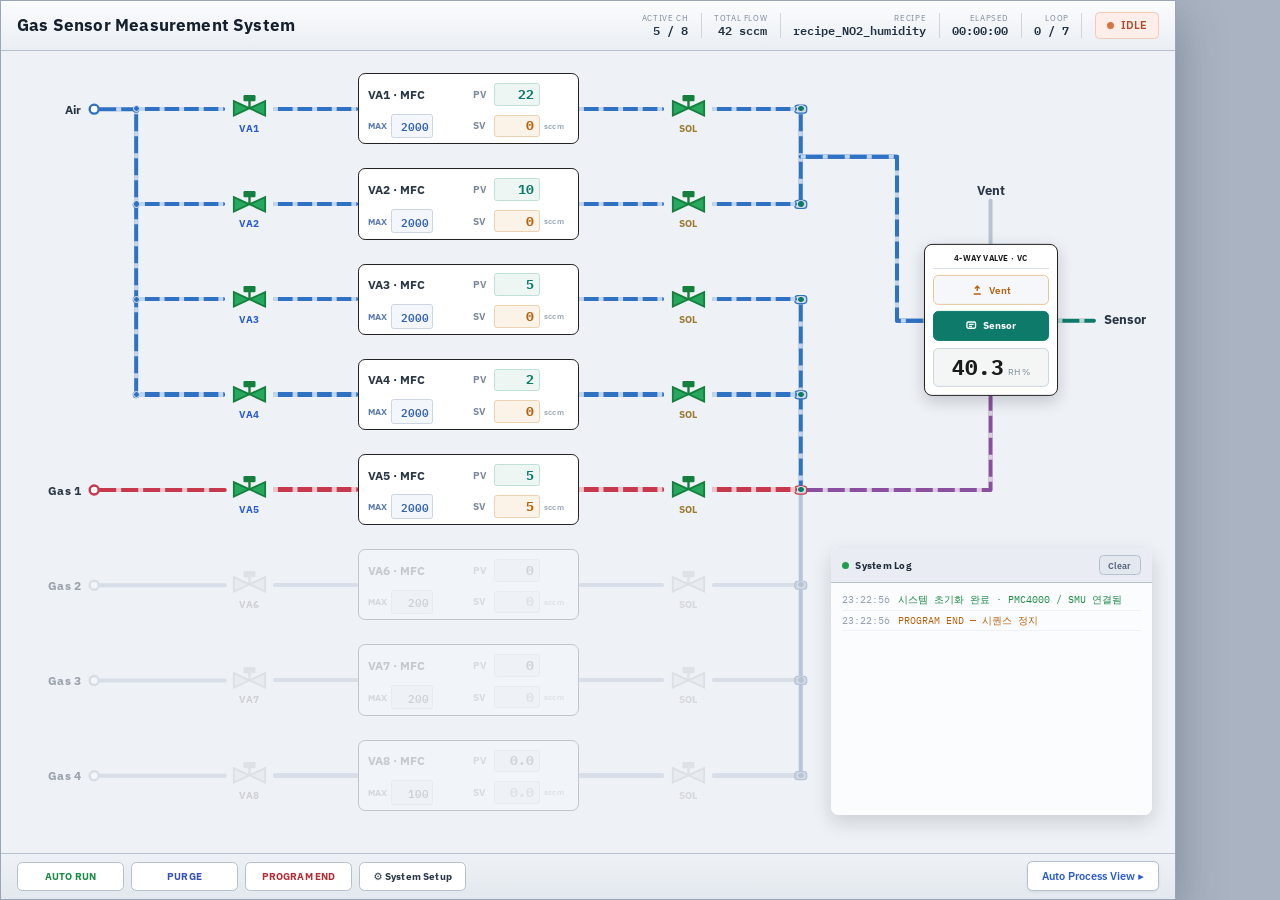
==== index.html @ c2758054 "UI 데모 추가" ====
<!DOCTYPE html>
<html lang="ko">
<head>
<meta charset="UTF-8">
<meta name="viewport" content="width=device-width, initial-scale=1.0">
<title>Gas Sensor Measurement System</title>
<link rel="preconnect" href="https://fonts.googleapis.com">
<link rel="preconnect" href="https://fonts.gstatic.com" crossorigin>
<link href="https://fonts.googleapis.com/css2?family=IBM+Plex+Sans:wght@400;500;600;700&family=IBM+Plex+Mono:wght@400;500;600;700&display=swap" rel="stylesheet">
<style>
  :root{
    --bg:#dfe4ec; --bg2:#eef1f6; --panel:#ffffff; --panel2:#f3f5f9; --panelhead:#e9edf3;
    --line:#cdd5e0; --line2:#b6c0ce; --ink:#1e2733; --ink-dim:#56627a; --ink-faint:#7d899c;
    --pv:#0d7a6a; --sv:#b5610c; --primary:#2a5bd0; --air:#2f72c4; --mix:#1f9450;
    --g1:#c8384c; --g2:#c46a1d; --g3:#7c4fbf; --g4:#1f9450; --ok:#1f9d4d; --stop:#c5343a;
  }
  *{box-sizing:border-box;margin:0;padding:0}
  html,body{height:100%}
  body{background:#c3cad6;color:var(--ink);font-family:'IBM Plex Sans',system-ui,sans-serif;-webkit-font-smoothing:antialiased;overflow:hidden}
  .mono{font-family:'IBM Plex Mono',monospace;font-variant-numeric:tabular-nums}
  button{font-family:inherit}
  input{font-family:inherit}

  #stage{position:fixed;inset:0;display:flex;align-items:center;justify-content:flex-start;overflow:auto;background:#aab3c2}
  #app{width:1320px;height:1010px;flex:0 0 auto;display:flex;flex-direction:column;background:var(--bg);border:1px solid #9aa6b6;box-shadow:0 18px 50px rgba(40,52,70,.35)}

  /* ===== header ===== */
  header{height:56px;flex:0 0 auto;position:relative;display:flex;align-items:center;gap:14px;padding:0 18px;border-bottom:1px solid var(--line2);background:linear-gradient(180deg,#fbfcfe,#eaeef3)}
  .brand{display:flex;align-items:center;gap:11px}
  .brand .mark{width:34px;height:34px;border-radius:6px;display:grid;place-items:center;background:#1f3b73;color:#fff;font-weight:700;font-size:11px;letter-spacing:.5px}
  .brand{flex:1;display:flex;align-items:center;justify-content:flex-start}
  .brand h1{font-size:19px;font-weight:700;letter-spacing:.2px;white-space:nowrap;color:#16202c}
  .brand .sub{font-size:10px;color:var(--ink-faint);letter-spacing:.4px;margin-top:1px}
  .tabs{display:flex;gap:4px;margin-left:14px}
  .tab{padding:8px 16px;font-size:12.5px;font-weight:600;color:var(--ink-dim);background:transparent;border:1px solid transparent;border-radius:6px;cursor:pointer;white-space:nowrap}
  .tab:hover{background:#e3e8ef}
  .tab.on{background:#fff;color:var(--primary);border-color:var(--line2);box-shadow:0 1px 3px rgba(40,52,70,.08)}
  .dock-toggle{padding:8px 16px;font-size:12.5px;font-weight:600;color:var(--primary);background:#fff;border:1px solid var(--line2);border-radius:6px;box-shadow:0 1px 3px rgba(40,52,70,.08);cursor:pointer;white-space:nowrap}
  .dock-toggle:hover{background:#eef2f7}
  .topspacer{flex:1}
  .stat{display:flex;flex-direction:column;align-items:flex-end;line-height:1.25}
  .stat .k{font-size:9px;color:var(--ink-faint);letter-spacing:.7px;text-transform:uppercase}
  .stat .v{font-size:13px;font-weight:600;color:#21303f;white-space:nowrap}
  .divv{width:1px;height:28px;background:var(--line)}
  .runpill{display:flex;align-items:center;gap:7px;padding:6px 13px;border-radius:5px;background:#e6f4ea;border:1px solid #b6dcc2;font-size:12px;font-weight:600;color:#176b35;white-space:nowrap}
  .runpill .dot{width:8px;height:8px;border-radius:50%;background:var(--ok)}
  .runpill.idle{background:#fdeee9;border-color:#f0c9bb;color:#b14a2a}
  .runpill.idle .dot{background:#d9743f}
  /* header control buttons (moved from right rail) */
  .hdrbtns{display:flex;gap:6px;margin-left:12px}
  .appfoot{flex:0 0 auto;height:52px;display:flex;align-items:center;gap:8px;padding:0 18px;border-top:1px solid var(--line2);background:linear-gradient(180deg,#eef2f6,#e3e8ee)}
  .appfoot .footspace{flex:1}
  .appfoot .foothint{font-size:10.5px;color:var(--ink-faint);white-space:nowrap}
  .hbtn{width:120px;text-align:center;border:1px solid var(--line2);border-radius:6px;padding:8px 0;font-size:11.5px;font-weight:700;letter-spacing:.2px;background:#fff;cursor:pointer;white-space:nowrap}
  .hbtn.run{color:#1b8a44}.hbtn.run:hover{background:#edf7f0;border-color:#1f9d4d}
  .hbtn.purge{color:#3450b8}.hbtn.purge:hover{background:#eef1fb;border-color:#3a59c9}
  .hbtn.end{color:#b22f35}.hbtn.end:hover{background:#fbeded;border-color:#c5343a}
  .hbtn.setup{color:#2a3645}.hbtn.setup:hover{background:#eef2f7;border-color:var(--primary)}

  .views{flex:1;min-height:0;display:flex;flex-direction:row}
  .view{display:none}
  /* schematic keeps its natural width; Auto Process adds a fixed panel on the right */
  #viewSchem{display:flex !important;flex:1 1 auto;min-width:0}
  #viewProc{flex:0 0 720px;flex-direction:column;background:var(--bg);border-left:1px solid var(--line2)}
  .procdockhead{flex:0 0 auto;display:flex;align-items:center;gap:10px;height:42px;padding:0 14px;border-bottom:1px solid var(--line2);background:var(--panelhead)}
  .procdockhead .pt{font-size:13px;font-weight:700;color:#1f2c3a;white-space:nowrap}
  .procdockhead .sp{flex:1}
  .procdockhead .pop{border:1px solid var(--line2);background:#fff;border-radius:6px;padding:6px 11px;font-size:11.5px;font-weight:600;color:#2a3645;cursor:pointer;white-space:nowrap}
  .procdockhead .pop:hover{background:#eef2f7;border-color:var(--primary)}
  .procdockhead .xclose{width:28px;height:28px;border:none;background:#e3e8ef;border-radius:6px;font-size:15px;color:#56627a;cursor:pointer;flex:0 0 auto}
  .procdockhead .xclose:hover{background:#d4dbe5}
  .procscroll{flex:1;min-height:0;overflow:auto;padding:12px 16px;display:flex;flex-direction:column;gap:10px}

  /* ============ SCHEMATIC VIEW ============ */
  #viewSchem.on{display:flex}
  .flowwrap{position:relative;flex:1;padding:12px 16px;overflow:hidden;background:var(--bg2)}
  .sectlabel{font-size:10px;letter-spacing:1px;text-transform:uppercase;color:var(--ink-faint);margin-bottom:6px;display:flex;align-items:center;gap:8px;font-weight:600}
  .sectlabel .hint{font-weight:500;letter-spacing:.2px;text-transform:none;color:#8a96a8;font-size:10px}
  .sectlabel::after{content:"";flex:1;height:1px;background:var(--line)}

  .schem{position:relative;height:calc(100% - 22px)}
  #wires{position:absolute;inset:0;pointer-events:none;z-index:1}

  /* system log panel (bottom-right of schematic) — light theme to match UI */
  .logpanel{position:absolute;z-index:4;right:10px;bottom:8px;width:360px;height:300px;display:flex;flex-direction:column;border:none;border-radius:9px;background:#fff;box-shadow:0 8px 22px rgba(20,28,40,.16);overflow:hidden}
  .logpanel .loghead{flex:0 0 auto;display:flex;align-items:center;justify-content:space-between;padding:8px 12px;background:var(--panelhead);border-bottom:1px solid var(--line2)}
  .logpanel .lh-title{font-size:11.5px;font-weight:700;letter-spacing:.3px;color:#1f2c3a;display:flex;align-items:center;gap:7px}
  .logpanel .lh-title::before{content:"";width:8px;height:8px;border-radius:50%;background:var(--ok)}
  .logpanel .lh-clear{font-size:10px;font-weight:600;color:#56627a;background:#e3e8ef;border:1px solid var(--line2);border-radius:5px;padding:4px 10px;cursor:pointer}
  .logpanel .lh-clear:hover{background:#d4dbe5;color:#2a3645}
  .logpanel .logbody{flex:1;min-height:0;overflow-y:auto;padding:8px 12px;font-family:'IBM Plex Mono',monospace;font-size:11.5px;line-height:1.7;background:#fbfcfe}
  .logpanel .logbody .le{display:flex;gap:9px;white-space:nowrap;border-bottom:1px solid #eef1f5;padding:1px 0}
  .logpanel .logbody .lt{color:#94a0b0;flex:0 0 auto}
  .logpanel .logbody .lv{flex:1;white-space:normal;word-break:break-word}
  .logpanel .logbody .le.info .lv{color:#3a4861}
  .logpanel .logbody .le.ok .lv{color:#1b8a44}
  .logpanel .logbody .le.warn .lv{color:#b5610c}
  .logpanel .logbody .le.err .lv{color:#c5343a}

  /* 4-way chamber in flow schematic */
  .chamber{position:absolute;right:8px;top:50%;transform:translateY(-50%);width:192px;border:2px solid #9fd0c6;border-radius:9px;background:#fff;padding:10px;z-index:3;box-shadow:0 4px 14px rgba(13,122,106,.14)}
  .chamber h3{font-size:9px;letter-spacing:.5px;text-transform:uppercase;color:var(--pv);margin-bottom:6px;text-align:center;font-weight:700;border-bottom:1px solid #d0ede8;padding-bottom:5px}
  .vcsym{display:flex;justify-content:center;margin-bottom:6px}
  .vcsym .port{stroke:#9aa6b6;stroke-width:3;stroke-linecap:round}
  .vcsym .port.act{stroke:var(--pv)}
  .vcsym .dia{fill:#eef2f7;stroke:#7d899c;stroke-width:1.8}
  .vcsym text{font:600 8px 'IBM Plex Sans';fill:var(--ink-faint)}
  .vstack{display:flex;flex-direction:column;gap:5px}
  /* routing diagram in chamber */
  .rdiag{display:flex;flex-direction:column;gap:4px;padding:7px;background:#f5f8fc;border-radius:6px;border:1px solid var(--line);margin-bottom:6px}
  .rdiag-row{display:flex;align-items:center;gap:4px}
  .rdiag-bar{flex:1;height:4px;background:var(--line);border-radius:2px}
  .rdiag-bar.active{background:var(--pv)}
  .rdiag-bar.active-vent{background:var(--stop)}
  .rdiag-node{width:24px;height:24px;border-radius:50%;border:2px solid var(--line2);background:#fff;display:grid;place-items:center;font-size:9px;font-weight:700;color:var(--ink-faint);flex:0 0 auto}
  .rdiag-node.active{border-color:var(--pv);color:var(--pv);background:#eef6f4}
  .rdiag-lbl{font-size:9.5px;font-weight:700;padding:4px 7px;border-radius:4px;border:1.5px solid var(--line2);background:#fff;color:var(--ink-dim);white-space:nowrap;flex:0 0 auto;cursor:pointer;transition:.12s}
  .rdiag-lbl.sen{border-color:var(--pv);color:var(--pv);background:#eef6f4}
  .rdiag-lbl.vent-act{border-color:var(--stop);color:var(--stop);background:#fdeee9}
  .rdiag-vlbl{font-size:9px;font-weight:700;color:var(--ink-faint);text-align:center;padding:2px 6px;border-radius:4px;border:1.5px solid var(--line2);background:#fff;cursor:pointer;transition:.12s}
  .rdiag-vlbl.vent-act{border-color:var(--stop);color:var(--stop);background:#fdeee9}
  .rdiag-vbar{width:4px;height:14px;background:var(--line);border-radius:2px;margin:0 auto}
  .rdiag-vbar.active-vent{background:var(--stop)}
  .airsupply{position:absolute;z-index:3;display:flex;align-items:center;transform:translate(-100%,-50%)}
  .airsupply .albl{font-size:14px;font-weight:700;color:#2a3645;letter-spacing:.2px;padding-right:6px;white-space:nowrap}
  #gaslabels{position:absolute;inset:0;pointer-events:none;z-index:3}
  .gaslbl{position:absolute;font-size:14px;font-weight:700;color:#2a3645;letter-spacing:.2px;transform:translate(-100%,-50%);white-space:nowrap;padding-right:6px}
  .gaslbl.off{opacity:.42}

  .lanes{display:flex;flex-direction:column;height:100%;gap:1px;padding-left:44px;padding-right:400px;position:relative;z-index:2}
  .lane{flex:1;display:flex;align-items:center;position:relative}
  .lane.off{opacity:.42}
  .n-valve.dis{pointer-events:none;cursor:not-allowed;opacity:.5;filter:grayscale(1)}
  .n-mfc.dis{opacity:.5;filter:grayscale(1)}
  .n-mfc.dis input{pointer-events:none;background:#eef1f5;color:#9aa6b6}

  .n-src{width:96px;flex:0 0 auto;display:flex;align-items:center;justify-content:flex-end;gap:6px;position:relative}
  .n-src .en{position:absolute;left:0;display:flex;align-items:center;gap:4px;cursor:pointer}
  .n-src .en input{width:14px;height:14px;accent-color:var(--primary);cursor:pointer}
  .n-src .tap{width:8px;height:8px;border-radius:50%;background:#9aa6b6;position:absolute;right:0;border:2px solid var(--bg2)}
  .lane[data-grp="air"] .n-src .tap{background:var(--air)}
  .lane[data-grp="gas"] .n-src .tap{visibility:hidden}
  .lane[data-grp="airmix"] .n-src .tap{background:var(--mix)}
  .n-src .srclbl{font-size:14px;font-weight:700;color:#2a3645;white-space:nowrap;text-align:right;line-height:1.05;padding-right:14px}
  .n-src .srclbl small{display:block;font-size:8px;font-weight:600;color:var(--ink-faint)}

  .pipe{height:5px;background:#bcc6d3;border-radius:2px;flex:1 1 auto;min-width:10px;max-width:104px;position:relative;overflow:hidden}
  .pipe.grow{flex:1 1 auto;min-width:10px;max-width:104px}
  .pipe.on{background:var(--c)}
  .pipe.on::after{content:"";position:absolute;inset:0;background:repeating-linear-gradient(90deg,rgba(255,255,255,.7) 0 5px,transparent 5px 22px);background-size:22px 100%;animation:flow 1.1s linear infinite}
  @keyframes flow{to{background-position:22px 0}}

  .n-valve{flex:0 0 auto;width:54px;position:relative;display:flex;align-items:center;justify-content:center;cursor:pointer}
  .n-valve svg{display:block;width:46px;height:30px}
  .n-valve .vb{fill:#d2d9e2;stroke:#94a0b0;stroke-width:1.5;transition:.15s}
  .n-valve .vstem{stroke:#9aa6b6;stroke-width:2}
  .n-valve .vact{fill:#9aa6b6}
  .n-valve.open .vb{fill:#26a85f;stroke:#15803d}
  .n-valve.open .vstem{stroke:#15803d}
  .n-valve.open .vact{fill:#15803d}
  .n-valve:hover .vb{stroke:var(--primary)}
  .n-valve .vlbl{position:absolute;top:100%;left:0;right:0;text-align:center;margin-top:0;font-size:11px;font-weight:700;color:var(--primary);letter-spacing:.2px}
  .n-valve.sol .vlbl{color:#9a7b30}

  .n-mfc{flex:0 0 auto;width:248px;display:flex;align-items:stretch;background:#fff;border:1px solid #222;border-radius:8px;height:80px}
  .n-mfc.on{border-color:#222}
  .mfc-read{flex:1;display:grid;grid-template-columns:1fr 1fr;grid-template-rows:1fr 1fr;gap:9px;padding:10px;min-width:0;align-items:center}
  /* TL */ .mfc-read .vid{font-size:13px;font-weight:700;color:#2a3645;white-space:nowrap;overflow:hidden;text-overflow:ellipsis;align-self:center}
  /* BL */ .mfc-read .maxwrap{display:flex;align-items:center;justify-content:flex-start;gap:4px;font-size:10.5px;color:#5a7bb0;font-weight:700;align-self:center}
  .mfc-read .maxwrap input{width:48px;font-size:12px;font-weight:600;color:#3463b0;text-align:right;border:1px solid var(--line);border-radius:3px;background:#f3f6fb;padding:2px 4px;font-family:'IBM Plex Mono',monospace}
  .mfc-read .maxwrap input:focus{outline:none;border-color:var(--primary);background:#fff}
  /* BL */ .pvrow{display:flex;align-items:center;gap:4px;min-width:0;align-self:center}
  /* BR */ .svrow{display:flex;align-items:center;gap:4px;min-width:0;justify-content:flex-start;align-self:center}
  .pvrow .rlbl,.svrow .rlbl{font-size:11px;font-weight:700;color:#7d899c;flex:0 0 20px}
  .mfc-read .un{font-size:9px;font-weight:600;color:#9aa6b6;flex:0 0 24px;width:24px;text-align:left;letter-spacing:.2px}
  .pvb{flex:0 0 52px;width:52px;text-align:right;font-family:'IBM Plex Mono',monospace;font-size:14.5px;font-weight:700;padding:2px 6px;border-radius:3px;color:var(--pv);background:#eef6f4;border:1px solid #bfe0d8}
  .svi{flex:0 0 52px;width:52px;text-align:right;font-family:'IBM Plex Mono',monospace;font-size:14.5px;font-weight:700;padding:2px 6px;border-radius:3px;color:var(--sv);background:#fbf2e8;border:1px solid #ecd2b3}
  .svi:focus{outline:none;border-color:var(--sv);background:#fff}
  .endcap{width:8px;height:8px;border-radius:50%;background:#9aa6b6;flex:0 0 auto;border:2px solid var(--bg2)}
  .lane.lit .endcap{background:var(--pv)}

  /* right rail in schematic */
  .schem-rail{width:170px;flex:0 0 auto;border-left:1px solid var(--line2);background:var(--bg);padding:14px 14px;display:flex;flex-direction:column;gap:10px}
  .railbtn{border:1px solid var(--line2);border-radius:6px;padding:13px 10px;font-size:12.5px;font-weight:700;letter-spacing:.3px;color:#fff;cursor:pointer;text-align:center}
  .railbtn.run{background:#1f9d4d;border-color:#1b8a44}.railbtn.run:hover{background:#1b8c45}
  .railbtn.purge{background:#3a59c9;border-color:#3450b8}.railbtn.purge:hover{background:#3350bd}
  .railbtn.end{background:#c5343a;border-color:#ad2e33}.railbtn.end:hover{background:#b22f35}
  .railbtn.setup{background:#fff;border-color:var(--line2);color:#2a3645}.railbtn.setup:hover{background:#eef2f7;border-color:var(--primary)}
  /* ===== System Setup modal ===== */
  .modal-overlay{position:absolute;inset:0;background:rgba(20,28,40,.42);display:none;align-items:center;justify-content:center;z-index:50}
  .modal-overlay.on{display:flex}
  .modal{width:760px;max-height:84%;background:#fff;border:1px solid var(--line2);border-radius:10px;box-shadow:0 24px 60px rgba(20,28,40,.4);display:flex;flex-direction:column;overflow:hidden}
  .modal-head{display:flex;align-items:center;justify-content:space-between;padding:14px 18px;border-bottom:1px solid var(--line);background:var(--panelhead)}
  .modal-head h2{font-size:15px;font-weight:700;color:#1f2c3a}
  .modal-head .x{width:28px;height:28px;border:none;background:#e3e8ef;border-radius:6px;font-size:15px;color:#56627a;cursor:pointer}
  .modal-head .x:hover{background:#d4dbe5}
  .modal-body{padding:16px 18px;overflow:auto}
  .setup-sec{font-size:10.5px;font-weight:700;letter-spacing:.6px;text-transform:uppercase;color:var(--ink-faint);margin:4px 0 8px}
  table.setup{width:100%;border-collapse:collapse;font-size:12px;margin-bottom:18px}
  table.setup th{background:#eef1f6;color:#46536a;font-weight:600;font-size:10px;padding:7px 8px;border:1px solid var(--line);text-align:center}
  table.setup td{border:1px solid var(--line);padding:5px 8px;text-align:center}
  table.setup tr.dis td{opacity:.5}
  table.setup .chid{font-family:'IBM Plex Mono',monospace;font-weight:700;color:#2a3645}
  table.setup input[type=checkbox]{width:16px;height:16px;accent-color:var(--primary);cursor:pointer}
  table.setup select{font-size:11px;border:1px solid var(--line2);border-radius:4px;padding:3px 5px;background:#fff;cursor:pointer}
  table.setup input[type=text]{width:70px;font-family:'IBM Plex Mono',monospace;font-size:11.5px;text-align:right;border:1px solid var(--line2);border-radius:4px;padding:3px 6px}
  table.setup input:focus,table.setup select:focus{outline:none;border-color:var(--primary)}
  .setup-grid{display:grid;grid-template-columns:1fr 1fr;gap:10px 18px;margin-bottom:6px}
  .setup-field{display:flex;align-items:center;justify-content:space-between;gap:8px}
  .setup-field label{font-size:11.5px;color:var(--ink-dim);font-weight:600}
  .setup-field input{width:92px;font-family:'IBM Plex Mono',monospace;font-size:12px;text-align:right;border:1px solid var(--line2);border-radius:4px;padding:5px 8px}
  .modal-foot{display:flex;justify-content:flex-end;gap:8px;padding:12px 18px;border-top:1px solid var(--line);background:var(--panel2)}
  .modal-foot button{border:1px solid var(--line2);border-radius:6px;padding:8px 18px;font-size:12.5px;font-weight:600;cursor:pointer}
  .modal-foot .cancel{background:#fff;color:#2a3645}
  .modal-foot .apply{background:var(--primary);border-color:#2550bb;color:#fff}
  .railcard{border:1px solid var(--line2);border-radius:7px;background:#fff;padding:10px;margin-top:2px}
  .railcard h4{font-size:9.5px;letter-spacing:.6px;text-transform:uppercase;color:var(--ink-faint);margin-bottom:8px;font-weight:700}
  .way{display:flex;align-items:center;justify-content:center;gap:6px;width:100%;height:34px;box-sizing:border-box;font-size:11.5px;padding:0;border-radius:6px;border:1px solid var(--line);background:#f5f7fa;color:var(--ink-dim);cursor:pointer;font-weight:600}
  .way .wic{stroke:currentColor;stroke-width:1.7;fill:none}
  .way[data-out="vent"]{color:#b5610c;border-color:#e6c79a}
  .way[data-out="sensor"]{color:#0d7a6a;border-color:#9fd0c6}
  .way.active[data-out="vent"]{background:#e0851f;border-color:#e0851f;color:#fff;font-weight:700}
  .way.active[data-out="sensor"]{background:#0d7a6a;border-color:#0d7a6a;color:#fff;font-weight:700}
  /* VC control card placed at the 4-way in the schematic */
  .vc-control{position:absolute;z-index:4;right:10px;top:50%;width:150px;border:2px solid #222;border-radius:9px;background:#fff;padding:9px;box-shadow:0 6px 18px rgba(20,28,40,.2);transform:translateY(-50%)}
  .vc-control h4{font-size:9px;letter-spacing:.5px;text-transform:uppercase;color:#1a1a1a;margin-bottom:7px;text-align:center;font-weight:700;border-bottom:1px solid #d8dde4;padding-bottom:5px}
  .vc-control .vc-btns{display:flex;flex-direction:column;gap:6px;align-items:center}
  .rhbox{margin-top:8px;display:flex;align-items:baseline;justify-content:center;gap:5px;padding:9px;border-radius:6px;background:#f3f6f4;border:1px solid var(--line)}
  .rhbox .num{font-size:24px;font-weight:700;color:#1a1a1a;line-height:1;font-family:'IBM Plex Mono',monospace}
  .rhbox .u{font-size:10px;color:var(--ink-faint)}

  /* 4-way valve glyph inside rail */
  .vcsym{display:flex;justify-content:center;margin-bottom:6px}
  .vcsym .dia{fill:#eef2f7;stroke:#7d899c;stroke-width:1.8}
  .vcsym .port{stroke:#9aa6b6;stroke-width:3;stroke-linecap:round}
  .vcsym .port.act{stroke:var(--pv)}
  .vcsym text{font:600 8px 'IBM Plex Sans';fill:var(--ink-faint)}

  /* ============ AUTO PROCESS VIEW (docked panel) ============ */
  #viewProc .procscroll{padding:12px 16px}
  .ptoolbar{display:flex;align-items:center;gap:8px;flex-wrap:wrap}
  .pbtn{border:1px solid var(--line2);border-radius:5px;padding:8px 16px;font-size:12px;font-weight:700;color:#fff;cursor:pointer;white-space:nowrap}
  .pbtn.new{background:#3a59c9;border-color:#3450b8}
  .pbtn.open{background:#1f9d4d;border-color:#1b8a44}
  .pbtn.save{background:#d97a1f;border-color:#c46c14}
  .pbtn.ghost{background:#fff;color:#2a3645}
  .pbtn:hover{filter:brightness(.96)}
  .recname{flex:1;font-family:'IBM Plex Mono',monospace;font-size:12px;color:#1d6b5f;background:#dff1ed;border:1px solid #b6ddd4;border-radius:5px;padding:8px 12px}
  .recname:focus{outline:none;border-color:var(--pv);background:#fff}
  .chk{display:flex;align-items:center;gap:6px;font-size:11.5px;font-weight:600;color:var(--ink-dim);cursor:pointer;white-space:nowrap}
  .chk input{width:15px;height:15px;accent-color:var(--primary);cursor:pointer}

  .ptablewrap{border:1px solid var(--line2);border-radius:7px;background:#fff;overflow:auto;max-height:330px}
  table.rcp{width:100%;border-collapse:separate;border-spacing:0;font-size:11.5px}
  table.rcp th{position:sticky;top:0;z-index:2;background:#dfe5ee;color:#3a4861;font-weight:600;padding:6px 6px;border-right:1px solid #c8d0db;text-align:center;white-space:nowrap;background-clip:padding-box;box-shadow:inset 0 -1px 0 #c8d0db}
  table.rcp th.grp{background:#dfe5ee;font-size:10.5px}
  table.rcp thead tr:nth-child(2) th{top:27px}
  table.rcp th .bottle{display:flex;align-items:center;justify-content:center;gap:3px;margin-top:3px;font-weight:500;color:var(--ink-faint);font-size:9px}
  table.rcp th .bottle input{width:34px;font-family:'IBM Plex Mono',monospace;font-size:10px;text-align:right;border:1px solid var(--line);border-radius:3px;padding:1px 3px;color:#b5610c;background:#fff}
  table.rcp th .bottle input:focus{outline:none;border-color:var(--sv)}
  table.rcp td{border-right:1px solid #e7ebf1;border-bottom:1px solid #e7ebf1;text-align:center;padding:0}
  table.rcp tbody tr:nth-child(even){background:#f7f9fb}
  table.rcp tbody tr.active{background:#e6f3ef}
  table.rcp tbody tr.active td:first-child{box-shadow:inset 3px 0 0 var(--pv)}
  table.rcp td .ci{width:100%;border:none;background:transparent;text-align:center;font-family:'IBM Plex Mono',monospace;font-size:11.5px;color:#2a3645;padding:6px 4px}
  table.rcp td .ci:focus{outline:2px solid var(--primary);outline-offset:-2px;background:#fff;border-radius:2px}
  table.rcp td.pcol{font-weight:700;color:var(--pv);font-family:'IBM Plex Mono',monospace;padding:6px 4px;background:#eef6f4;cursor:grab}
  table.rcp td.zero .ci{color:#b3bccb}
  .waycell{display:flex;justify-content:center}
  .waytog{font-size:10px;font-weight:700;border:1px solid var(--line2);border-radius:4px;padding:3px 8px;cursor:pointer;margin:3px;background:#eef6f4;color:var(--pv)}
  .waytog.vent{background:#fdeee9;color:#b14a2a}
  .reptog{width:15px;height:15px;accent-color:var(--primary);cursor:pointer;margin:5px}
  .delrow{cursor:pointer;color:#b9495a;font-weight:700;font-size:13px;padding:4px 7px;border:none;background:transparent}
  .delrow:hover{color:#8a2233}
  .addrow{display:flex;align-items:center;gap:7px;margin-top:2px}
  .addbtn{border:1px dashed var(--line2);border-radius:5px;padding:7px 14px;font-size:11.5px;font-weight:600;color:var(--primary);background:#fff;cursor:pointer}
  .addbtn:hover{background:#eef2fb;border-color:var(--primary)}

  /* control panels grid */
  .pgrid{display:grid;grid-template-columns:1.1fr 1fr 1fr;gap:10px;align-items:start}
  .pcard{border:1px solid var(--line2);border-radius:7px;background:#fff;overflow:hidden}
  .pcard .h{display:flex;align-items:center;gap:8px;padding:8px 12px;border-bottom:1px solid var(--line);background:var(--panelhead);font-size:11.5px;font-weight:700;color:#2a3645}
  .pcard .h .dotk{width:9px;height:9px;border-radius:50%;background:var(--primary)}
  .pcard .b{padding:11px 12px;display:flex;flex-direction:column;gap:9px}
  .frow{display:flex;align-items:center;gap:8px;justify-content:space-between}
  .frow label{font-size:11px;color:var(--ink-dim);font-weight:600;white-space:nowrap}
  .fin{width:78px;font-family:'IBM Plex Mono',monospace;font-size:12px;text-align:right;border:1px solid var(--line2);border-radius:4px;padding:5px 8px;color:#26313f;background:#fff}
  .fin:focus{outline:none;border-color:var(--primary);box-shadow:0 0 0 2px rgba(42,91,208,.15)}
  .fin.sv{color:var(--sv);background:#fdf6ee;border-color:#ecd2b3}
  .fsel{font-size:11.5px;border:1px solid var(--line2);border-radius:4px;padding:5px 8px;background:#fff;color:#26313f;font-family:inherit;width:100%;box-sizing:border-box;max-width:100%}
  .frow.col{flex-direction:column;align-items:stretch;gap:5px}
  .frow.col label{align-self:flex-start}
  .chrange{display:flex;gap:5px;align-items:center;min-width:0;flex-shrink:1}
  .chrange .fin{width:40px}
  .measbox{font-family:'IBM Plex Mono',monospace;font-size:18px;font-weight:700;color:#b5610c;background:#1c1208;border-radius:5px;padding:9px 12px;text-align:right;border:1px solid #3a2a16}
  .runrow{display:flex;gap:8px;margin-top:2px}
  .runrow .pbtn{flex:1;text-align:center;padding:12px 8px;font-size:13px}
  .pbtn.runbig{background:#1f9d4d;border-color:#1b8a44}
  .pbtn.stopbig{background:#c5343a;border-color:#ad2e33}
  .pbtn.exit{background:#7c84cf;border-color:#6b73c0}
  .pbtn.graf{background:#9b7cd8;border-color:#8a6bca}
  .modesel{display:flex;gap:14px}
  .moderad{display:flex;align-items:center;gap:6px;font-size:11.5px;font-weight:600;color:var(--ink-dim);cursor:pointer}
  .moderad input{accent-color:var(--primary)}

  footer{height:26px;flex:0 0 auto;display:flex;align-items:center;gap:14px;padding:0 18px;border-top:1px solid var(--line2);background:#e7ebf1;font-size:10px;color:var(--ink-dim)}
  footer .seg{display:flex;align-items:center;gap:6px;white-space:nowrap}
  footer .ledg{width:7px;height:7px;border-radius:50%;background:var(--ok)}
  footer .sp{flex:1}
</style>
</head>
<body>
<div id="stage">
  <div id="app">
    <header>
      <div class="brand">
        <h1>Gas Sensor Measurement System</h1>
      </div>
      <div class="topspacer" style="display:none"></div>
      <div class="stat"><span class="k">Active CH</span><span class="v mono" id="activeCh">5 / 8</span></div>
      <div class="divv"></div>
      <div class="stat"><span class="k">Total Flow</span><span class="v mono" id="totalFlow">1036 sccm</span></div>
      <div class="divv"></div>
      <div class="stat"><span class="k">Recipe</span><span class="v mono" id="hdrRecipe">recipe_NO2_humidity</span></div>
      <div class="divv"></div>
      <div class="stat"><span class="k">Elapsed</span><span class="v mono" id="clk">00:00:00</span></div>
      <div class="divv"></div>
      <div class="stat"><span class="k">Loop</span><span class="v mono" id="hdrLoop">0 / 7</span></div>
      <div class="divv"></div>
      <div class="runpill idle" id="runpill"><span class="dot"></span><span id="runtxt">IDLE</span></div>
    </header>

    <div class="views">
      <!-- ================= SCHEMATIC ================= -->
      <div class="view on" id="viewSchem">
        <div class="flowwrap">
          <div class="schem">
            <svg id="wires" preserveAspectRatio="none"></svg>
            <div class="airsupply" id="airsupply"><span class="albl">Air</span></div>
            <div id="gaslabels"></div>
            <div class="lanes" id="lanes"></div>
            <div class="vc-control" id="vcControl">
              <h4>4-Way Valve · VC</h4>
              <div class="vc-btns">
                <button class="way" data-out="vent">
                  <svg width="14" height="14" viewBox="0 0 16 16"><path class="wic" d="M8 2v7 M5 6l3-3 3 3 M3.5 13h9"/></svg>Vent
                </button>
                <button class="way active" data-out="sensor">
                  <svg width="14" height="14" viewBox="0 0 16 16"><rect class="wic" x="2.5" y="4" width="11" height="8" rx="1.5"/><path class="wic" d="M5 7h6 M5 9.5h4"/></svg>Sensor
                </button>
              </div>
              <div class="rhbox"><span class="num" id="rh">40.0</span><span class="u">RH %</span></div>
            </div>
            <div class="logpanel" id="logPanel">
              <div class="loghead" style="border-width: 0px 0px 1px"><span class="lh-title">System Log</span><button class="lh-clear" id="logClear">Clear</button></div>
              <div class="logbody" id="logBody"></div>
            </div>
          </div>
        </div>
      </div>

      <!-- ================= AUTO PROCESS ================= -->
      <div class="view" id="viewProc">
        <div class="procdockhead">
          <span class="pt">Auto Process View</span>
          <span class="sp"></span>
          <button class="pop" id="popOut">⧉ 새 창으로 분리</button>
          <button class="xclose" id="dockClose">✕</button>
        </div>
        <div class="procscroll">
        <div class="ptoolbar">
          <button class="pbtn new">New</button>
          <button class="pbtn open">Open</button>
          <button class="pbtn save">Save as</button>
          <input class="recname mono" id="recname" value="260107 recipe_NO2_humidity">
          <label class="chk"><input type="checkbox" id="useHumidity" checked>Humidity 사용</label>
        </div>

        <div class="ptablewrap">
          <table class="rcp">
            <thead>
              <tr>
                <th rowspan="2">Process</th>
                <th rowspan="2">Gas Flow<br>(sccm)</th>
                <th rowspan="2" class="humcol">Humidity<br>(%)</th>
                <th colspan="4" class="grp">측정 MFC 농도 (ppm) <span style="font-weight:500;color:#5a6678">— 괄호=봄베 농도</span></th>
                <th rowspan="2">준비<br>(s)</th>
                <th rowspan="2">측정<br>(s)</th>
                <th rowspan="2">4-way</th>
                <th rowspan="2">반복</th>
                <th rowspan="2"></th>
              </tr>
              <tr>
                <th>G1<div class="bottle">(<input id="b0" value="10">)</div></th>
                <th>G2<div class="bottle">(<input id="b1" value="0">)</div></th>
                <th>G3<div class="bottle">(<input id="b2" value="100">)</div></th>
                <th>G4<div class="bottle">(<input id="b3" value="0">)</div></th>
              </tr>
            </thead>
            <tbody id="recipeBody"></tbody>
          </table>
        </div>
        <div class="addrow">
          <button class="addbtn" id="addProc">+ Add Process</button>
          <span style="font-size:10.5px;color:var(--ink-faint)">행을 추가하면 P 번호가 자동 부여됩니다. 셀을 클릭해 값을 편집하세요.</span>
        </div>

        <div class="pgrid">
          <!-- Recipe loop + voltage -->
          <div class="pcard">
            <div class="h"><span class="dotk"></span>Recipe Loop &amp; Voltage Control</div>
            <div class="b">
              <div class="frow"><label>Loop Count (전체 반복)</label><input class="fin" id="loopCount" value="7"></div>
              <div class="frow"><label>Active Time</label><input class="fin" id="activeTime" value="-1" readonly></div>
              <div class="frow"><label>Active Number</label><input class="fin" id="activeNum" value="21" readonly></div>
              <div class="frow"><label>Interval (sec)</label><input class="fin" id="loopInterval" value="0"></div>
              <div style="height:1px;background:var(--line);margin:2px 0"></div>
              <div class="modesel">
                <label class="moderad"><input type="radio" name="vmode" checked>Recipe 모드</label>
                <label class="moderad"><input type="radio" name="vmode">전압(Voltage) 모드</label>
              </div>
              <div class="frow"><label>Start 전압 (V)</label><input class="fin sv" id="vStart" value="0.5"></div>
              <div class="frow"><label>End 전압 (V)</label><input class="fin sv" id="vEnd" value="0.0"></div>
              <div class="frow"><label>Step 전압 (V)</label><input class="fin sv" id="vStep" value="0"></div>
            </div>
          </div>

          <!-- measurement -->
          <div class="pcard">
            <div class="h"><span class="dotk" style="background:var(--pv)"></span>Measurement / Graf</div>
            <div class="b">
              <div class="frow"><label>측정 CH 범위</label><span class="chrange"><input class="fin" id="chFrom" value="1"><span style="color:var(--ink-faint)">~</span><input class="fin" id="chTo" value="1"></span></div>
              <div class="frow"><label>Graf Interval (sec)</label><input class="fin" id="grafInt" value="1"></div>
              <div class="frow"><label>Graf File</label><span style="display:flex;gap:6px"><button class="pbtn ghost" style="padding:5px 11px">New</button><button class="pbtn open" style="padding:5px 11px">Open</button></span></div>
              <input class="recname mono" style="flex:none" id="grafFile" value="260107 Au_NPMF_NO2_H2S_NO2 humidity">
              <div style="height:1px;background:var(--line);margin:2px 0"></div>
              <div class="frow"><label style="font-weight:700;color:var(--mix)">RH (%) 현재값</label><span class="mono" id="rhProc" style="font-weight:700;color:var(--mix);font-size:15px">40.0</span></div>
            </div>
          </div>

          <!-- SMU + run -->
          <div class="pcard">
            <div class="h"><span class="dotk" style="background:var(--sv)"></span>SMU Control</div>
            <div class="b">
              <div class="frow col"><label>Select Mode</label>
                <select class="fsel" id="smuMode">
                  <option>Source V, Measure I</option>
                  <option>Source I, Measure V</option>
                </select>
              </div>
              <div class="frow"><label>Source Value (V)</label><input class="fin sv" id="smuSrc" value="0.5"></div>
              <div class="frow"><label>Compliance (mA)</label><input class="fin" id="smuComp" value="1.0"></div>
              <div class="frow"><label style="font-weight:700">Measure Value</label></div>
              <div class="measbox" id="measVal">+1.16398E-05</div>
              <div class="runrow">
                <button class="pbtn runbig">AUTO RUN</button>
                <button class="pbtn stopbig">AUTO STOP</button>
              </div>
              <div class="runrow">
                <button class="pbtn exit">EXIT</button>
                <button class="pbtn graf">Graf View</button>
              </div>
            </div>
          </div>
        </div>
        </div><!-- /.procscroll -->
      </div>
    </div>

    <footer class="appfoot">
      <button class="hbtn run">AUTO RUN</button>
      <button class="hbtn purge">PURGE</button>
      <button class="hbtn end">PROGRAM END</button>
      <button class="hbtn setup" id="openSetup">⚙ System Setup</button>
      <div class="footspace"></div>
      <button class="dock-toggle" id="dockToggle">Auto Process View ▸</button>
    </footer>

    <!-- System Setup modal -->
    <div class="modal-overlay" id="setupOverlay">
      <div class="modal">
        <div class="modal-head">
          <h2>⚙ System Setup — 채널 &amp; 파라미터</h2>
          <button class="x" id="closeSetup">✕</button>
        </div>
        <div class="modal-body">
          <div class="setup-sec">채널 구성 (MFC)</div>
          <table class="setup">
            <thead><tr><th>CH</th><th>사용</th><th>그룹</th><th>MAX (sccm)</th><th>SV (sccm)</th></tr></thead>
            <tbody id="setupRows"></tbody>
          </table>
          <div class="setup-sec">측정 / 시스템 파라미터</div>
          <div class="setup-grid">
            <div class="setup-field"><label>Start 전압 (V)</label><input id="setVStart" value="0.5"></div>
            <div class="setup-field"><label>End 전압 (V)</label><input id="setVEnd" value="0.0"></div>
            <div class="setup-field"><label>Graf Interval (sec)</label><input id="setGraf" value="1"></div>
            <div class="setup-field"><label>Loop Count</label><input id="setLoop" value="7"></div>
            <div class="setup-field"><label>SMU Compliance (mA)</label><input id="setComp" value="1.0"></div>
            <div class="setup-field"><label>목표 습도 RH (%)</label><input id="setRH" value="40"></div>
          </div>
        </div>
        <div class="modal-foot">
          <button class="cancel" id="cancelSetup">취소</button>
          <button class="apply" id="applySetup">적용</button>
        </div>
      </div>
    </div>

  </div>
</div>

<script>
/* ===================== channel model ===================== */
let channels = [
  {grp:'air', route:'pure', max:2000, sv:0, pv:21, en:true},
  {grp:'air', route:'pure', max:2000, sv:0, pv:10, en:true},
  {grp:'air', route:'mix',  max:2000, sv:0, pv:5,  en:true},
  {grp:'air', route:'mix',  max:2000, sv:0, pv:1,  en:true},
  {grp:'gas', route:'mix',  max:2000, sv:5, pv:5,  en:true},
  {grp:'gas', route:'mix',  max:200,  sv:0, pv:0,  en:false},
  {grp:'gas', route:'mix',  max:200,  sv:0, pv:0,  en:false},
  {grp:'gas', route:'mix',  max:100,  sv:0, pv:0,  en:false},
];
// derive id/label/color from position + group
function relabel(){
  // keep same-group channels contiguous so manifolds stay clean:
  // pure-air → mix-air → gas (stable sort preserves order within a group)
  const rank=c=> c.grp==='gas' ? 2 : (c.route==='pure' ? 0 : 1);
  channels.sort((a,b)=>rank(a)-rank(b));
  let gasN=0;
  channels.forEach((c,i)=>{
    c.id='VA'+(i+1);
    c.color = c.grp==='gas' ? 'var(--g1)' : 'var(--air)';
    if(c.grp==='gas'){ gasN++; c.label='Gas '+gasN; c.sub=''; }
    else { c.label='Air'; c.sub = c.route==='pure'?'순수 (pure)':'혼합 (mix)'; }
  });
}
relabel();
channels.forEach(c=>{c.valveIn=c.en;c.valveOut=c.en;});
const flowing=c=>c.en&&c.valveIn&&c.valveOut;

const valveSvg = `<svg width="34" height="22" viewBox="0 0 34 22">
  <line class="vstem" x1="17" y1="11" x2="17" y2="4"/><rect class="vact" x="12" y="0" width="10" height="5" rx="1"/>
  <path class="vb" d="M4 5 L17 11 L4 17 Z"/><path class="vb" d="M30 5 L17 11 L30 17 Z"/></svg>`;
const mfcSvg = `<svg width="40" height="34" viewBox="0 0 40 34">
  <rect class="mb" x="2" y="3" width="36" height="22" rx="3" transform="rotate(-9 20 14)"/>
  <rect class="mt" x="7" y="6" width="26" height="8" rx="1.5" transform="rotate(-9 20 10)"/>
  <text class="mtxt" x="11" y="12" transform="rotate(-9 20 10)">Tylan</text>
  <path class="ar" d="M9 22 H29 M25 18 L29 22 L25 26"/></svg>`;
const tankSvg = c => `<svg width="20" height="28" viewBox="0 0 20 28">
  <rect x="7" y="0" width="6" height="4" rx="1" fill="${c}"/><rect x="4" y="3" width="12" height="5" rx="2" fill="${c}"/>
  <rect x="2" y="7" width="16" height="20" rx="6" fill="${c}" opacity=".18" stroke="${c}" stroke-width="1.6"/></svg>`;

const lanesEl = document.getElementById('lanes');
function dec(c){return c.max<=100?1:0;}
function renderLanes(){
  lanesEl.innerHTML='';
  channels.forEach((c,idx)=>{
    const d=dec(c);
    const lane=document.createElement('div');
    lane.className='lane'+(flowing(c)&&c.pv>0?' lit':'')+(c.en?'':' off');
    lane.dataset.grp=c.grp; lane.dataset.idx=idx;
    const showLabel = '';
    lane.innerHTML=`
      <div class="n-src">
        <span class="srclbl">${showLabel}</span><span class="tap"></span>
      </div>
      <i class="pipe ${c.en?'on':''}" data-seg="pre" style="--c:${c.color}"></i>
      <div class="n-valve ${c.valveIn?'open':'closed'}${c.en?'':' dis'}" data-v="${idx}-in" title="MFC 밸브 (VA)">${valveSvg}<span class="vlbl">${c.id}</span></div>
      <i class="pipe ${c.en&&c.valveIn?'on':''}" data-seg="mid" style="--c:${c.color}"></i>
      <div class="n-mfc ${c.en&&c.valveIn?'on':''}${c.en?'':' dis'}">
        <div class="mfc-read">
          <span class="vid">${c.id} · MFC</span>
          <div class="pvrow"><span class="rlbl">PV</span><span class="pvb" data-pv="${idx}">${c.pv.toFixed(d)}</span><span class="un" style="visibility:hidden">sccm</span></div>
          <span class="maxwrap">MAX<input value="${c.max}" size="4" data-max="${idx}" title="MFC 최대 용량" ${c.en?'':'disabled'}></span>
          <div class="svrow"><span class="rlbl">SV</span><input class="svi" size="4" value="${c.sv.toFixed(d)}" data-sv="${idx}" ${c.en?'':'disabled'}><span class="un">sccm</span></div>
        </div>
      </div>
      <i class="pipe ${c.en&&c.valveIn?'on':''}" data-seg="mid" style="--c:${c.color}"></i>
      <div class="n-valve sol ${c.valveOut?'open':'closed'}${c.en?'':' dis'}" data-v="${idx}-out" title="솔레노이드 밸브 (SOL)">${valveSvg}<span class="vlbl">SOL</span></div>
      <i class="pipe grow ${c.en&&c.valveIn&&c.valveOut?'on':''}" data-seg="post" style="--c:${c.color}"></i>
      <span class="endcap"></span>`;
    lanesEl.appendChild(lane);
  });
  bindLaneEvents();
  drawBuses();
  updateSystem();
}

function bindLaneEvents(){
  document.querySelectorAll('[data-max]').forEach(inp=>inp.addEventListener('change',e=>{
    channels[+e.target.dataset.max].max=+e.target.value||0; updateSystem();
  }));
  document.querySelectorAll('[data-sv]').forEach(inp=>inp.addEventListener('change',e=>{
    const i=+e.target.dataset.sv; channels[i].sv=+e.target.value||0; updateSystem();
  }));
  document.querySelectorAll('[data-v]').forEach(v=>v.addEventListener('click',()=>{
    const [idxStr,side]=v.dataset.v.split('-'); const idx=+idxStr; const c=channels[idx];
    if(!c.en) return;   // disabled channel: valves locked
    v.classList.toggle('open'); v.classList.toggle('closed');
    if(side==='in') c.valveIn=v.classList.contains('open');
    else c.valveOut=v.classList.contains('open');
    const _open=v.classList.contains('open');
    logMsg(`${c.id} ${side==='in'?'MFC':'SOL'} \ubc38\ube0c ${_open?'\uc5f4\ub9bc':'\ub2eb\ud798'}`, _open?'ok':'warn');
    const laneEl=v.closest('.lane');
    // pre: always on; mid: VA open; post: VA AND SOL open
    laneEl.querySelectorAll('[data-seg=pre]').forEach(p=>{p.classList.toggle('on',c.en);});
    laneEl.querySelectorAll('[data-seg=mid]').forEach(p=>{p.classList.toggle('on',c.en&&c.valveIn);});
    laneEl.querySelector('.n-mfc')?.classList.toggle('on',c.en&&c.valveIn);
    laneEl.querySelectorAll('[data-seg=post]').forEach(p=>{p.classList.toggle('on',c.en&&c.valveIn&&c.valveOut);});
    laneEl.classList.toggle('lit',c.valveIn&&c.valveOut);
    drawBuses();
  }));
}
document.querySelectorAll('.way').forEach(w=>w.addEventListener('click',()=>{
  document.querySelectorAll('.way').forEach(x=>x.classList.remove('active')); w.classList.add('active');
  routeOut=w.dataset.out||'sensor';
  drawBuses();
  logMsg('4-Way \uc804\ud658 \u2192 '+(routeOut==='vent'?'Vent (\ubc30\uae30)':'Sensor (\uce21\uc815)'), 'info');
}));

/* ===== System Setup modal ===== */
const setupOverlay=document.getElementById('setupOverlay');
function buildSetupRows(){
  const tb=document.getElementById('setupRows'); tb.innerHTML='';
  channels.forEach((c,i)=>{
    const gv = c.grp==='gas'?'gas':(c.route==='pure'?'pure-air':'mix-air');
    const dec=c.max<=100?1:0;
    const tr=document.createElement('tr');
    tr.className=c.en?'':'dis';
    tr.innerHTML=`
      <td class="chid">${c.id}</td>
      <td><input type="checkbox" ${c.en?'checked':''} data-sen="${i}"></td>
      <td><select data-sgrp="${i}">
        <option value="pure-air" ${gv==='pure-air'?'selected':''}>Air · 순수</option>
        <option value="mix-air" ${gv==='mix-air'?'selected':''}>Air · 혼합</option>
        <option value="gas" ${gv==='gas'?'selected':''}>Gas</option>
      </select></td>
      <td><input type="text" value="${c.max}" data-smax="${i}"></td>
      <td><input type="text" value="${c.sv.toFixed(dec)}" data-ssv="${i}"></td>`;
    tb.appendChild(tr);
  });
  // dim row toggle on checkbox
  tb.querySelectorAll('[data-sen]').forEach(cb=>cb.addEventListener('change',e=>{
    e.target.closest('tr').classList.toggle('dis',!e.target.checked);
  }));
}
function openSetup(){ buildSetupRows(); setupOverlay.classList.add('on'); }
function closeSetup(){ setupOverlay.classList.remove('on'); }
function applySetup(){
  channels.forEach((c,i)=>{
    const en=document.querySelector(`[data-sen="${i}"]`).checked;
    const gv=document.querySelector(`[data-sgrp="${i}"]`).value;
    const mx=parseFloat(document.querySelector(`[data-smax="${i}"]`).value)||0;
    const sv=parseFloat(document.querySelector(`[data-ssv="${i}"]`).value)||0;
    const wasEn=c.en;
    c.en=en; c.max=mx; c.sv=sv;
    // preserve valve states; only (re)open valves when a channel is newly enabled,
    // and close them when disabled
    if(en && !wasEn){ c.valveIn=true; c.valveOut=true; }
    else if(!en){ c.valveIn=false; c.valveOut=false; }
    // (en && wasEn) → keep existing valveIn/valveOut as-is
    if(gv==='gas'){c.grp='gas';c.route='mix';}
    else if(gv==='pure-air'){c.grp='air';c.route='pure';}
    else {c.grp='air';c.route='mix';}
  });
  relabel(); renderLanes();
  // sync a few process params if present
  const set=(id,el)=>{const a=document.getElementById(id),b=document.getElementById(el);if(a&&b)b.value=a.value;};
  set('setVStart','vStart'); set('setVEnd','vEnd'); set('setGraf','grafInt'); set('setLoop','loopCount'); set('setComp','smuComp');
  closeSetup();
}
document.getElementById('openSetup').addEventListener('click',openSetup);
document.getElementById('closeSetup').addEventListener('click',closeSetup);
document.getElementById('cancelSetup').addEventListener('click',closeSetup);
document.getElementById('applySetup').addEventListener('click',applySetup);
setupOverlay.addEventListener('click',e=>{if(e.target===setupOverlay)closeSetup();});

function updateSystem(){
  const act=channels.filter(c=>c.en).length;
  const total=channels.filter(c=>c.en).reduce((s,c)=>s+c.pv,0);
  document.getElementById('activeCh').textContent=act+' / 8';
  document.getElementById('totalFlow').textContent=Math.round(total)+' sccm';
}

/* ===================== manifold buses ===================== */
let routeOut='sensor';
function drawBuses(){
  const svg=document.getElementById('wires'); if(!svg) return;
  const S=svg.parentElement.getBoundingClientRect();
  const cx=el=>{const r=el.getBoundingClientRect();return r.left-S.left+r.width/2;};
  const cy=el=>{const r=el.getBoundingClientRect();return r.top-S.top+r.height/2;};
  const probe=document.querySelector('.lane .endcap');
  if(!S.width||!probe||probe.getBoundingClientRect().height===0){setTimeout(drawBuses,100);return;}
  svg.setAttribute('viewBox',`0 0 ${S.width} ${S.height}`);

  const BLUE='#2f72c4', RED='#c8384c', MIX='#c8384c', GREY='#b6c4d6', PV='#0d7a6a', VENT='#e0851f';
  // pipe look = solid colored base + white moving stripes (matches horizontal CSS pipes)
  let p=`<style>
    .stripe{stroke:rgba(255,255,255,.7);stroke-width:4;stroke-dasharray:5 17;stroke-linecap:butt;fill:none}
    .sdn{animation:sdn 1.1s linear infinite}
    .sup{animation:sup 1.1s linear infinite}
    @keyframes sdn{to{stroke-dashoffset:-22}}
    @keyframes sup{to{stroke-dashoffset:22}}
  </style>`;
  // flow line: base + white stripe overlay; dir: 'dn' (toward 2nd point) or 'up' (toward 1st)
  const fL=(x1,y1,x2,y2,col,dir,on)=> on
    ? `<line x1="${x1}" y1="${y1}" x2="${x2}" y2="${y2}" stroke="${col}" stroke-width="4" stroke-linecap="round"/><line class="stripe ${dir==='up'?'sup':'sdn'}" x1="${x1}" y1="${y1}" x2="${x2}" y2="${y2}"/>`
    : `<line x1="${x1}" y1="${y1}" x2="${x2}" y2="${y2}" stroke="${col}" stroke-width="4" stroke-linecap="round"/>`;
  const fP=(d,col,on)=> on
    ? `<path d="${d}" fill="none" stroke="${col}" stroke-width="4" stroke-linecap="round" stroke-linejoin="round"/><path class="stripe sdn" d="${d}" stroke-linejoin="round"/>`
    : `<path d="${d}" fill="none" stroke="${col}" stroke-width="4" stroke-linecap="round" stroke-linejoin="round"/>`;
  const Bbox=(x,y)=>`<rect x="${x-13}" y="${y-13}" width="26" height="26" rx="6" fill="#f0ece2" stroke="#b9ad8e" stroke-width="1.6"/><text x="${x}" y="${y+4}" text-anchor="middle" font-size="11" font-weight="700" fill="#8a7c55">B</text>`;

  /* ── Air supply left manifold ── */
  const airTaps=[...document.querySelectorAll('.lane[data-grp="air"] .tap')];
  const airChs=channels.filter(c=>c.grp==='air');
  if(airTaps.length){
    const ax=cx(airTaps[0]); const ays=airTaps.map(cy);
    const enAirYs=ays.filter((_,i)=>airChs[i]&&airChs[i].en);
    const has=enAirYs.length>0;
    const topY=has?Math.min(...enAirYs):Math.min(...ays);
    const botY=has?Math.max(...enAirYs):Math.max(...ays);
    const xIn=ax-42;
    // left inlet pipe + inlet cap (label sits at its left end)
    p+=fL(xIn,topY,ax,topY,BLUE,'dn',has);
    p+=`<circle cx="${xIn}" cy="${topY}" r="4.5" fill="#fff" stroke="${BLUE}" stroke-width="2.4"/>`;
    // vertical manifold: flow only across the enabled air span
    if(has) p+=fL(ax,topY,ax,botY,BLUE,'dn',true);
    {const sc=(typeof lastScale==='number'&&lastScale>0)?lastScale:1; const al=document.getElementById('airsupply'); al.style.left=((xIn-8)/sc)+'px'; al.style.top=(topY/sc)+'px';}
    airTaps.forEach((t,i)=>{const on=airChs[i]&&airChs[i].en;p+=`<circle cx="${ax}" cy="${ays[i]}" r="3.5" fill="${on?BLUE:GREY}" opacity="${on?1:0.45}"/>`;});
  }

  /* ── Gas inlets: each lane = ONE continuous line from inlet cap to VA valve ── */
  const gasTaps=[...document.querySelectorAll('.lane[data-grp="gas"] .tap')];
  const gasChs=channels.filter(c=>c.grp==='gas');
  const flowC=c=>c.en&&c.valveIn&&c.valveOut;
  const glayer=document.getElementById('gaslabels'); if(glayer) glayer.innerHTML='';
  const scG=(typeof lastScale==='number'&&lastScale>0)?lastScale:1;
  gasTaps.forEach((t,i)=>{
    const lane=t.closest('.lane');
    const valve=lane.querySelector('.n-valve');
    const gx=cx(t), gy=cy(t); const ch=gasChs[i]; const on=ch&&ch.en;
    const xIn=gx-42;
    const vx=valve?(valve.getBoundingClientRect().left-S.left):gx+120;
    const col=on?RED:'#bcc6d3';
    // hide the HTML pre-pipe so this is a single SVG line
    const pre=lane.querySelector('.pipe[data-seg="pre"]'); if(pre) pre.style.visibility='hidden';
    // pre-segment flows whenever enabled (supply reaches the valve), like air
    let seg=fL(xIn,gy,vx,gy,col,'dn',on)+`<circle cx="${xIn}" cy="${gy}" r="4.5" fill="#fff" stroke="${col}" stroke-width="2.4"/>`;
    if(!on) seg=`<g opacity="0.42">${seg}</g>`;   // match disabled air lanes (.lane.off opacity:.42)
    p+=seg;
    if(glayer&&ch){
      const d=document.createElement('div'); d.className='gaslbl'+(ch.en?'':' off');
      d.textContent=ch.label; d.style.left=((xIn-8)/scG)+'px'; d.style.top=(gy/scG)+'px';
      glayer.appendChild(d);
    }
  });

  /* ── Right collection (flow only where valves pass) ── */
  const caps=[...document.querySelectorAll('.lane .endcap')];
  if(!caps.length){svg.innerHTML=p;return;}
  const bx=cx(caps[0]); const bys=caps.map(cy);
  const flow=c=>c.en&&c.valveIn&&c.valveOut;
  const pureRows=channels.map((c,i)=>c.route==='pure'?bys[i]:null).filter(v=>v!=null);
  const mixRows=channels.map((c,i)=>c.route==='mix'?bys[i]:null).filter(v=>v!=null);
  const pureF=channels.map((c,i)=>c.route==='pure'&&flow(c)?bys[i]:null).filter(v=>v!=null);
  const mixF=channels.map((c,i)=>c.route==='mix'&&flow(c)?bys[i]:null).filter(v=>v!=null);
  const sc=(typeof lastScale==='number'&&lastScale>0)?lastScale:1;
  const vcR=24, vcX=bx+138*sc, jx=bx+93*sc;
  const pureMidRow=pureRows.length?(Math.min(...pureRows)+Math.max(...pureRows))/2:S.height*0.25;
  const mixMidRow=mixRows.length?(Math.min(...mixRows)+Math.max(...mixRows))/2:S.height*0.6;
  const vcY=S.height*0.34;   // 4-way moved up to leave room for the log panel bottom-right

  // card (4-way) geometry — measured then scaled to SVG units (= visual px)
  const vcEl=document.getElementById('vcControl');
  const cardW=(vcEl?vcEl.offsetWidth:150)*sc;
  const cardH=(vcEl?vcEl.offsetHeight:120)*sc;
  const cLeft=vcX, cCx=vcX+cardW/2, cRight=vcX+cardW, cTop=vcY-cardH/2, cBot=vcY+cardH/2;
  const anyFlow=pureF.length+mixF.length>0;
  const ventOn=routeOut==='vent', senOn=routeOut==='sensor';

  // AIR (pure) bus — FIXED grey structure across ALL rows + coloured flow only on the FLOWING span
  if(pureRows.length>0){
    const ptop=Math.min(...pureRows), pbot=Math.max(...pureRows);
    // fixed structural line (always, no flow)
    if(pureRows.length>1) p+=fL(bx,ptop,bx,pbot,GREY,'dn',false);
    p+=fP(`M${bx} ${pureMidRow} H${cLeft-30*sc} V${vcY} H${cLeft}`,pureF.length>0?BLUE:GREY,false);
    if(pureF.length>0){
      const colTop=Math.min(Math.min(...pureF),pureMidRow), colBot=Math.max(Math.max(...pureF),pureMidRow);
      if(colTop<pureMidRow) p+=fL(bx,colTop,bx,pureMidRow,BLUE,'dn',true);
      if(colBot>pureMidRow) p+=fL(bx,pureMidRow,bx,colBot,BLUE,'up',true);
      p+=fP(`M${bx} ${pureMidRow} H${cLeft-30*sc} V${vcY} H${cLeft}`,BLUE,true);
    }
  }
  // GAS (mix) bus — air-dilution segment blue, gas segment red, combined feeder blends by what flows
  if(mixRows.length>0){
    const mtop=Math.min(...mixRows), mbot=Math.max(...mixRows);
    const gas1Idx=channels.findIndex(c=>c.grp==='gas');
    const gas1Y=(gas1Idx>=0)?bys[gas1Idx]:mtop;
    // Y's of channels that are ACTUALLY flowing (valves open), per group
    const airFlowY=channels.map((c,i)=>c.grp==='air'&&c.route==='mix'&&flow(c)?bys[i]:null).filter(v=>v!=null);
    const gasFlowY=channels.map((c,i)=>c.grp==='gas'&&c.route==='mix'&&flow(c)?bys[i]:null).filter(v=>v!=null);
    const airMixFlow=airFlowY.length>0, gasFlow=gasFlowY.length>0;
    const BLEND='#8a4f9e';   // blue + red mixed (both flowing)
    const feedColor=(airMixFlow&&gasFlow)?BLEND:(airMixFlow?BLUE:(gasFlow?RED:GREY));
    // grey structural bus (always, full span)
    if(mixRows.length>1) p+=fL(bx,mtop,bx,mbot,GREY,'dn',false);
    // air-dilution flow: only from the topmost FLOWING air tap down to the junction
    if(airMixFlow) p+=fL(bx,Math.min(...airFlowY),bx,gas1Y,BLUE,'dn',true);
    // gas flow: only from the junction down to the deepest FLOWING gas tap
    if(gasFlow) p+=fL(bx,gas1Y,bx,Math.max(...gasFlowY),RED,'up',true);
    // combined feeder gas1 row → card bottom
    const feeding=airMixFlow||gasFlow;
    p+=fP(`M${bx} ${gas1Y} H${cCx} V${cBot}`,feeding?feedColor:GREY,feeding);
  }

  // endcap joints (coloured only where that channel actually flows)
  caps.forEach((c,i)=>{
    const ech=channels[i]; const col=ech.grp==='gas'?RED:BLUE;
    p+=`<rect x="${bx-6}" y="${bys[i]-4}" width="12" height="8" rx="3" fill="#cfd8e3" stroke="${flow(ech)?col:GREY}" stroke-width="1.2"/>`;
  });

  /* ── 4-way valve = rectangular card. Outputs: Vent (top-center), Sensor (right-center) ── */
  // Vent output stub (up from top-center) — label is on the card button
  p+=fL(cCx,cTop,cCx,cTop-49*sc,(ventOn&&anyFlow?VENT:GREY),'dn',ventOn&&anyFlow);
  p+=`<text x="${cCx}" y="${cTop-56*sc}" text-anchor="middle" font-family="'IBM Plex Sans',sans-serif" font-size="${(14*sc).toFixed(1)}" font-weight="700" fill="#2a3645">Vent</text>`;
  // Sensor output stub (right from right-center) — label sits to the RIGHT of the stub end
  p+=fL(cRight,vcY,cRight+41*sc,vcY,(senOn&&anyFlow?PV:GREY),'dn',senOn&&anyFlow);
  p+=`<text x="${cRight+52*sc}" y="${vcY+(4*sc)}" text-anchor="start" font-family="'IBM Plex Sans',sans-serif" font-size="${(14*sc).toFixed(1)}" font-weight="700" fill="#2a3645">Sensor</text>`;
  // (inlet dots removed)

  svg.innerHTML=p;
  // position card so LEFT edge sits at the air inlet (convert scaled px → layout px)
  if(vcEl){vcEl.style.right='auto'; vcEl.style.left=(vcX/sc)+'px'; vcEl.style.top=(vcY/sc)+'px';}
}

/* ===================== recipe data ===================== */
let procs=[
  {flow:1000, rh:40, g:[5,0,0,0], prep:3600, meas:300, way:'sensor', rep:false},
  {flow:1000, rh:40, g:[5,0,0,0], prep:600,  meas:300, way:'sensor', rep:false},
  {flow:1000, rh:40, g:[5,0,5,0], prep:600,  meas:300, way:'sensor', rep:false},
  {flow:1000, rh:40, g:[0,0,5,0], prep:600,  meas:300, way:'sensor', rep:false},
  {flow:1000, rh:40, g:[0,0,0,5], prep:2400, meas:300, way:'vent',   rep:false},
  {flow:1000, rh:40, g:[0,0,0,0], prep:600,  meas:300, way:'sensor', rep:false},
  {flow:1000, rh:40, g:[5,0,0,0], prep:600,  meas:300, way:'sensor', rep:true},
];
const recipeBody=document.getElementById('recipeBody');

function renderRecipe(){
  const useHum=document.getElementById('useHumidity').checked;
  document.querySelectorAll('.humcol').forEach(e=>e.style.display=useHum?'':'none');
  recipeBody.innerHTML='';
  procs.forEach((r,i)=>{
    const tr=document.createElement('tr');
    if(i===0) tr.className='active';
    const gcells=r.g.map((v,gi)=>`<td class="${v===0?'zero':''}"><input class="ci" value="${v}" data-g="${i}-${gi}"></td>`).join('');
    tr.innerHTML=`
      <td class="pcol">P${i+1}</td>
      <td><input class="ci" value="${r.flow}" data-f="flow-${i}"></td>
      <td class="humcol" ${useHum?'':'style="display:none"'}><input class="ci" value="${r.rh}" data-f="rh-${i}"></td>
      ${gcells}
      <td><input class="ci" value="${r.prep}" data-f="prep-${i}"></td>
      <td><input class="ci" value="${r.meas}" data-f="meas-${i}"></td>
      <td><div class="waycell"><button class="waytog ${r.way==='vent'?'vent':''}" data-way="${i}">${r.way==='vent'?'Vent':'Sensor'}</button></div></td>
      <td><input type="checkbox" class="reptog" ${r.rep?'checked':''} data-rep="${i}"></td>
      <td><button class="delrow" data-del="${i}">×</button></td>`;
    recipeBody.appendChild(tr);
  });
  bindRecipe();
}
function bindRecipe(){
  recipeBody.querySelectorAll('[data-g]').forEach(inp=>inp.addEventListener('change',e=>{
    const [i,gi]=e.target.dataset.g.split('-').map(Number); procs[i].g[gi]=+e.target.value||0;
    e.target.parentElement.classList.toggle('zero',(+e.target.value||0)===0);
  }));
  recipeBody.querySelectorAll('[data-f]').forEach(inp=>inp.addEventListener('change',e=>{
    const [k,i]=e.target.dataset.f.split('-'); procs[+i][k]=+e.target.value||0;
  }));
  recipeBody.querySelectorAll('[data-way]').forEach(b=>b.addEventListener('click',e=>{
    const i=+e.target.dataset.way; procs[i].way=procs[i].way==='vent'?'sensor':'vent'; renderRecipe();
  }));
  recipeBody.querySelectorAll('[data-rep]').forEach(cb=>cb.addEventListener('change',e=>{procs[+e.target.dataset.rep].rep=e.target.checked;}));
  recipeBody.querySelectorAll('[data-del]').forEach(b=>b.addEventListener('click',e=>{procs.splice(+e.target.dataset.del,1);renderRecipe();}));
}
document.getElementById('addProc').addEventListener('click',()=>{
  procs.push({flow:1000, rh:40, g:[0,0,0,0], prep:600, meas:300, way:'sensor', rep:false}); renderRecipe();
});
document.getElementById('useHumidity').addEventListener('change',renderRecipe);

/* ===================== Auto Process dock ===================== */
const viewProc=document.getElementById('viewProc');
const dockToggle=document.getElementById('dockToggle');
const viewsEl=document.querySelector('.views');
const viewSchemEl=document.getElementById('viewSchem');
function setDock(open){
  viewsEl.classList.toggle('docked',open);
  viewProc.classList.toggle('dock',open);
  // grow the app and show the panel; the fit() scaler shrinks everything to the viewport
  const appEl=document.getElementById('app');
  appEl.classList.toggle('wide',open);
  appEl.style.setProperty('width', open ? '2040px' : '1320px', 'important');
  viewProc.style.setProperty('display', open ? 'flex' : 'none', 'important');
  fit();
  dockToggle.innerHTML = open ? 'Auto Process View ◂' : 'Auto Process View ▸';
  // schematic width changes → recompute pipe routing after the width transition
  setTimeout(drawBuses,30);
  setTimeout(drawBuses,320);
}
dockToggle.addEventListener('click',()=>setDock(!viewsEl.classList.contains('docked')));
document.getElementById('dockClose').addEventListener('click',()=>setDock(false));
window.addEventListener('resize',()=>setTimeout(drawBuses,50));

/* pop Auto Process into a separate window (dual-monitor) */
document.getElementById('popOut').addEventListener('click',()=>{
  const w=window.open('','autoProcess','width=860,height=900');
  if(!w){alert('팝업이 차단되었습니다. 브라우저에서 팝업을 허용해주세요.');return;}
  const headHTML=document.head.innerHTML;
  const panel=viewProc.querySelector('.procscroll').outerHTML;
  w.document.write(`<!DOCTYPE html><html lang="ko"><head>${headHTML}<style>body{background:var(--bg);margin:0}.procscroll{height:100vh;overflow:auto;padding:16px;display:flex;flex-direction:column;gap:10px}</style></head><body>${panel}</body></html>`);
  w.document.close();
  // collapse the dock locally since it's now in its own window
  setDock(false);
});

/* ===================== run state + sim ===================== */
let running=false, t=0;
function setRun(on){
  running=on;
  const pill=document.getElementById('runpill');
  pill.classList.toggle('idle',!on);
  document.getElementById('runtxt').textContent=on?'AUTO RUN':'IDLE';
  document.getElementById('hdrLoop').textContent=on?'3 / '+(document.getElementById('loopCount').value||7):'0 / '+(document.getElementById('loopCount').value||7);
  logMsg(on?'AUTO RUN \uc2dc\uc791 \u2014 \ub808\uc2dc\ud53c \uc2e4\ud589':'PROGRAM END \u2014 \uc2dc\ud000\uc2a4 \uc815\uc9c0', on?'ok':'warn');
}
document.querySelectorAll('.hbtn.run, .pbtn.runbig').forEach(b=>b.addEventListener('click',()=>setRun(true)));
document.querySelectorAll('.hbtn.end, .pbtn.stopbig').forEach(b=>b.addEventListener('click',()=>setRun(false)));
document.querySelector('.hbtn.purge')?.addEventListener('click',()=>logMsg('PURGE \u2014 \uc21c\uc218 Air\ub85c \ub77c\uc778 \uccad\uc18c','info'));
document.getElementById('recname').addEventListener('change',e=>{document.getElementById('hdrRecipe').textContent=e.target.value.split(' ').pop();});

/* ===================== system log ===================== */
function logMsg(msg, level){
  const body=document.getElementById('logBody'); if(!body) return;
  const d=new Date();
  const ts=`${String(d.getHours()).padStart(2,'0')}:${String(d.getMinutes()).padStart(2,'0')}:${String(d.getSeconds()).padStart(2,'0')}`;
  const el=document.createElement('div');
  el.className='le '+(level||'info');
  el.innerHTML=`<span class="lt">${ts}</span><span class="lv"></span>`;
  el.querySelector('.lv').textContent=msg;
  body.appendChild(el);
  while(body.children.length>200) body.removeChild(body.firstChild);
  body.scrollTop=body.scrollHeight;
}
document.getElementById('logClear')?.addEventListener('click',()=>{document.getElementById('logBody').innerHTML='';logMsg('\ub85c\uadf8 \uc9c0\uc6c0','info');});
logMsg('\uc2dc\uc2a4\ud15c \ucd08\uae30\ud654 \uc644\ub8cc \u00b7 PMC4000 / SMU \uc5f0\uacb0\ub428','ok');

function jit(b,a,d){return (b+(Math.random()-.5)*a).toFixed(d);}
setInterval(()=>{
  channels.forEach((c,i)=>{
    if(!c.en) return; const el=document.querySelector(`[data-pv="${i}"]`); if(!el) return;
    const base=running?Math.max(c.pv,c.sv):c.pv;
    el.textContent=jit(base, base>0?1.6:0.4, dec(c));
  });
  const rh=jit(40,0.8,1);
  document.getElementById('rh').textContent=rh;
  const rhp=document.getElementById('rhProc'); if(rhp) rhp.textContent=rh;
  document.getElementById('measVal').textContent=`+${(1.16398+(Math.random()-.5)*0.04).toFixed(5)}E-05`;
  updateSystem();
},900);
setInterval(()=>{
  if(running)t++;
  const h=String(Math.floor(t/3600)).padStart(2,'0'),m=String(Math.floor(t%3600/60)).padStart(2,'0'),s=String(t%60).padStart(2,'0');
  document.getElementById('clk').textContent=`${h}:${m}:${s}`;
},1000);

/* ===================== fit ===================== */
let lastScale=0;
function fit(){
  const w=window.innerWidth,h=window.innerHeight; if(!w||!h){requestAnimationFrame(fit);return;}
  const REF=1320;                       // fixed HMI reference — HMI stays constant; panel widens the app and scrolls
  const s=Math.min(w/REF,h/1010);
  lastScale=s;
  const app=document.getElementById('app');
  app.style.transform=''; app.style.marginLeft='';
  app.style.zoom=s;                     // zoom (not transform) so #stage horizontal scroll reaches the panel
}
window.addEventListener('resize',()=>{fit();drawBuses();});
window.addEventListener('load',()=>{fit();drawBuses();});
if(document.fonts&&document.fonts.ready)document.fonts.ready.then(()=>{fit();drawBuses();});
if(window.ResizeObserver){const ro=new ResizeObserver(()=>drawBuses());ro.observe(document.querySelector('.schem'));const vo=new ResizeObserver(()=>{fit();drawBuses();});vo.observe(document.documentElement);}
if(window.visualViewport)window.visualViewport.addEventListener('resize',()=>{fit();drawBuses();});
setInterval(()=>{const p=lastScale;fit();if(lastScale!==p||document.getElementById('wires').innerHTML.length===0)drawBuses();},300);

/* init */
renderLanes(); renderRecipe(); setRun(false);
fit(); setTimeout(()=>{fit();drawBuses();},60);
requestAnimationFrame(()=>requestAnimationFrame(()=>{fit();drawBuses();}));
</script>
</body>
</html>
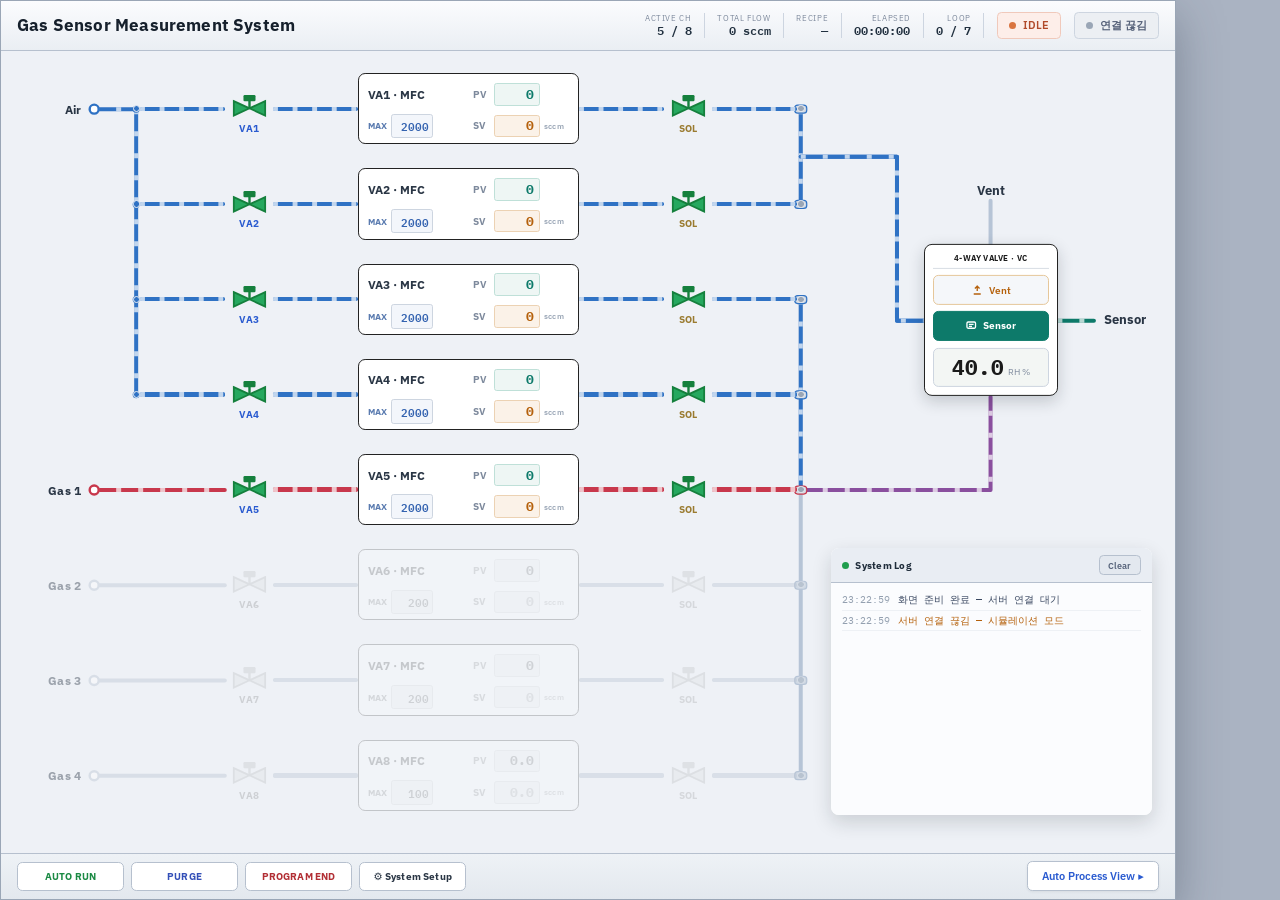
==== commit d534d51d: "feat: 1단계 - 화면/연동/서버 분리 구조 + INTERFACE.md (시뮬레이션, 하드웨어 제외) Co-Authored-By: Claude Opus 4.8 (1M conte" ====
--- a/index.html
+++ b/index.html
@@ -46,6 +46,16 @@
   .runpill .dot{width:8px;height:8px;border-radius:50%;background:var(--ok)}
   .runpill.idle{background:#fdeee9;border-color:#f0c9bb;color:#b14a2a}
   .runpill.idle .dot{background:#d9743f}
+  /* connection status pill */
+  .runpill.conn{background:#e6f4ea;border-color:#b6dcc2;color:#176b35}
+  .runpill.conn .dot{background:var(--ok)}
+  .runpill.disc{background:#eceff3;border-color:#cdd5e0;color:#56627a}
+  .runpill.disc .dot{background:#9aa6b6}
+  /* recipe picker list */
+  .rpicklist{display:flex;flex-direction:column;gap:6px;min-width:320px}
+  .rpickitem{display:flex;align-items:center;justify-content:space-between;gap:10px;padding:10px 14px;border:1px solid var(--line2);border-radius:6px;background:#fff;cursor:pointer;font-family:'IBM Plex Mono',monospace;font-size:12.5px;color:#2a3645}
+  .rpickitem:hover{background:#eef2fb;border-color:var(--primary)}
+  .rpickempty{padding:18px;text-align:center;color:var(--ink-faint);font-size:12px}
   /* header control buttons (moved from right rail) */
   .hdrbtns{display:flex;gap:6px;margin-left:12px}
   .appfoot{flex:0 0 auto;height:52px;display:flex;align-items:center;gap:8px;padding:0 18px;border-top:1px solid var(--line2);background:linear-gradient(180deg,#eef2f6,#e3e8ee)}
@@ -321,13 +331,14 @@
       <div class="divv"></div>
       <div class="stat"><span class="k">Total Flow</span><span class="v mono" id="totalFlow">1036 sccm</span></div>
       <div class="divv"></div>
-      <div class="stat"><span class="k">Recipe</span><span class="v mono" id="hdrRecipe">recipe_NO2_humidity</span></div>
+      <div class="stat"><span class="k">Recipe</span><span class="v mono" id="hdrRecipe">—</span></div>
       <div class="divv"></div>
       <div class="stat"><span class="k">Elapsed</span><span class="v mono" id="clk">00:00:00</span></div>
       <div class="divv"></div>
       <div class="stat"><span class="k">Loop</span><span class="v mono" id="hdrLoop">0 / 7</span></div>
       <div class="divv"></div>
       <div class="runpill idle" id="runpill"><span class="dot"></span><span id="runtxt">IDLE</span></div>
+      <div class="runpill disc" id="connStatus" title="서버 연결 상태"><span class="dot"></span><span class="ctxt">연결 끊김</span></div>
     </header>
 
     <div class="views">
@@ -369,10 +380,10 @@
         </div>
         <div class="procscroll">
         <div class="ptoolbar">
-          <button class="pbtn new">New</button>
-          <button class="pbtn open">Open</button>
-          <button class="pbtn save">Save as</button>
-          <input class="recname mono" id="recname" value="260107 recipe_NO2_humidity">
+          <button class="pbtn new" id="recNew">New</button>
+          <button class="pbtn open" id="recOpen">Open</button>
+          <button class="pbtn save" id="recSave">Save as</button>
+          <input class="recname mono" id="recname" value="" placeholder="레시피 이름">
           <label class="chk"><input type="checkbox" id="useHumidity" checked>Humidity 사용</label>
         </div>
 
@@ -427,11 +438,11 @@
 
           <!-- measurement -->
           <div class="pcard">
-            <div class="h"><span class="dotk" style="background:var(--pv)"></span>Measurement / Graf</div>
+            <div class="h"><span class="dotk" style="background:var(--pv)"></span>Measurement / Graph</div>
             <div class="b">
               <div class="frow"><label>측정 CH 범위</label><span class="chrange"><input class="fin" id="chFrom" value="1"><span style="color:var(--ink-faint)">~</span><input class="fin" id="chTo" value="1"></span></div>
-              <div class="frow"><label>Graf Interval (sec)</label><input class="fin" id="grafInt" value="1"></div>
-              <div class="frow"><label>Graf File</label><span style="display:flex;gap:6px"><button class="pbtn ghost" style="padding:5px 11px">New</button><button class="pbtn open" style="padding:5px 11px">Open</button></span></div>
+              <div class="frow"><label>Graph Interval (sec)</label><input class="fin" id="grafInt" value="1"></div>
+              <div class="frow"><label>Graph File</label><span style="display:flex;gap:6px"><button class="pbtn ghost" style="padding:5px 11px">New</button><button class="pbtn open" style="padding:5px 11px">Open</button></span></div>
               <input class="recname mono" style="flex:none" id="grafFile" value="260107 Au_NPMF_NO2_H2S_NO2 humidity">
               <div style="height:1px;background:var(--line);margin:2px 0"></div>
               <div class="frow"><label style="font-weight:700;color:var(--mix)">RH (%) 현재값</label><span class="mono" id="rhProc" style="font-weight:700;color:var(--mix);font-size:15px">40.0</span></div>
@@ -458,7 +469,7 @@
               </div>
               <div class="runrow">
                 <button class="pbtn exit">EXIT</button>
-                <button class="pbtn graf">Graf View</button>
+                <button class="pbtn graf">Graph View</button>
               </div>
             </div>
           </div>
@@ -493,7 +504,7 @@
           <div class="setup-grid">
             <div class="setup-field"><label>Start 전압 (V)</label><input id="setVStart" value="0.5"></div>
             <div class="setup-field"><label>End 전압 (V)</label><input id="setVEnd" value="0.0"></div>
-            <div class="setup-field"><label>Graf Interval (sec)</label><input id="setGraf" value="1"></div>
+            <div class="setup-field"><label>Graph Interval (sec)</label><input id="setGraf" value="1"></div>
             <div class="setup-field"><label>Loop Count</label><input id="setLoop" value="7"></div>
             <div class="setup-field"><label>SMU Compliance (mA)</label><input id="setComp" value="1.0"></div>
             <div class="setup-field"><label>목표 습도 RH (%)</label><input id="setRH" value="40"></div>
@@ -506,34 +517,52 @@
       </div>
     </div>
 
+    <!-- Recipe picker modal (Open) -->
+    <div class="modal-overlay" id="recipePicker">
+      <div class="modal" style="width:420px">
+        <div class="modal-head">
+          <h2>레시피 열기</h2>
+          <button class="x" id="recipePickerClose">✕</button>
+        </div>
+        <div class="modal-body">
+          <div class="rpicklist" id="recipePickerList"></div>
+        </div>
+      </div>
+    </div>
+
   </div>
 </div>
 
 <script>
 /* ===================== channel model ===================== */
+// 초기값은 모두 0 / 비어 있음. 실제 값은 서버 state(또는 config 로드)가 채운다.
 let channels = [
-  {grp:'air', route:'pure', max:2000, sv:0, pv:21, en:true},
-  {grp:'air', route:'pure', max:2000, sv:0, pv:10, en:true},
-  {grp:'air', route:'mix',  max:2000, sv:0, pv:5,  en:true},
-  {grp:'air', route:'mix',  max:2000, sv:0, pv:1,  en:true},
-  {grp:'gas', route:'mix',  max:2000, sv:5, pv:5,  en:true},
-  {grp:'gas', route:'mix',  max:200,  sv:0, pv:0,  en:false},
-  {grp:'gas', route:'mix',  max:200,  sv:0, pv:0,  en:false},
-  {grp:'gas', route:'mix',  max:100,  sv:0, pv:0,  en:false},
+  {grp:'air', route:'pure', max:2000, sv:0, pv:0, en:true},
+  {grp:'air', route:'pure', max:2000, sv:0, pv:0, en:true},
+  {grp:'air', route:'mix',  max:2000, sv:0, pv:0, en:true},
+  {grp:'air', route:'mix',  max:2000, sv:0, pv:0, en:true},
+  {grp:'gas', route:'mix',  max:2000, sv:0, pv:0, en:true},
+  {grp:'gas', route:'mix',  max:200,  sv:0, pv:0, en:false},
+  {grp:'gas', route:'mix',  max:200,  sv:0, pv:0, en:false},
+  {grp:'gas', route:'mix',  max:100,  sv:0, pv:0, en:false},
 ];
-// derive id/label/color from position + group
-function relabel(){
-  // keep same-group channels contiguous so manifolds stay clean:
-  // pure-air → mix-air → gas (stable sort preserves order within a group)
-  const rank=c=> c.grp==='gas' ? 2 : (c.route==='pure' ? 0 : 1);
-  channels.sort((a,b)=>rank(a)-rank(b));
+// derive display fields (label/color/sub) from group — does NOT reorder.
+// 서버가 채널 인덱스/순서/id의 주인이므로 화면은 받은 순서를 그대로 쓴다.
+function deriveDisplay(){
   let gasN=0;
   channels.forEach((c,i)=>{
-    c.id='VA'+(i+1);
+    if(!c.id) c.id='VA'+(i+1);
     c.color = c.grp==='gas' ? 'var(--g1)' : 'var(--air)';
     if(c.grp==='gas'){ gasN++; c.label='Gas '+gasN; c.sub=''; }
     else { c.label='Air'; c.sub = c.route==='pure'?'순수 (pure)':'혼합 (mix)'; }
   });
+}
+// 초기 로컬 기본값만 그룹 순으로 정렬(서버 연결 전 한 번). 서버 state 반영 시엔 정렬하지 않는다.
+function relabel(){
+  const rank=c=> c.grp==='gas' ? 2 : (c.route==='pure' ? 0 : 1);
+  channels.sort((a,b)=>rank(a)-rank(b));
+  channels.forEach((c,i)=>{ c.id='VA'+(i+1); });
+  deriveDisplay();
 }
 relabel();
 channels.forEach(c=>{c.valveIn=c.en;c.valveOut=c.en;});
@@ -588,35 +617,23 @@
 }
 
 function bindLaneEvents(){
+  // \uc0ac\uc6a9\uc790 \ub3d9\uc791 = \uc694\uccad. \uc9c1\uc811 \uc0c1\ud0dc\ub97c \ubc14\uafb8\uc9c0 \uc54a\uace0 app.js \uba85\ub839 \ud568\uc218\ub85c \ubcf4\ub0b8\ub2e4.
+  // \ud654\uba74\uc740 \uc11c\ubc84 state(\ub610\ub294 \ub04a\uae40 \uc2dc \uc2dc\ubbac\ub808\uc774\uc158 \ub300\uccb4)\uac00 \uc640\uc57c \uac31\uc2e0\ub41c\ub2e4.
   document.querySelectorAll('[data-max]').forEach(inp=>inp.addEventListener('change',e=>{
-    channels[+e.target.dataset.max].max=+e.target.value||0; updateSystem();
+    window.cmdSetMax(+e.target.dataset.max, +e.target.value||0);
   }));
   document.querySelectorAll('[data-sv]').forEach(inp=>inp.addEventListener('change',e=>{
-    const i=+e.target.dataset.sv; channels[i].sv=+e.target.value||0; updateSystem();
+    window.cmdSetSv(+e.target.dataset.sv, +e.target.value||0);
   }));
   document.querySelectorAll('[data-v]').forEach(v=>v.addEventListener('click',()=>{
     const [idxStr,side]=v.dataset.v.split('-'); const idx=+idxStr; const c=channels[idx];
-    if(!c.en) return;   // disabled channel: valves locked
-    v.classList.toggle('open'); v.classList.toggle('closed');
-    if(side==='in') c.valveIn=v.classList.contains('open');
-    else c.valveOut=v.classList.contains('open');
-    const _open=v.classList.contains('open');
-    logMsg(`${c.id} ${side==='in'?'MFC':'SOL'} \ubc38\ube0c ${_open?'\uc5f4\ub9bc':'\ub2eb\ud798'}`, _open?'ok':'warn');
-    const laneEl=v.closest('.lane');
-    // pre: always on; mid: VA open; post: VA AND SOL open
-    laneEl.querySelectorAll('[data-seg=pre]').forEach(p=>{p.classList.toggle('on',c.en);});
-    laneEl.querySelectorAll('[data-seg=mid]').forEach(p=>{p.classList.toggle('on',c.en&&c.valveIn);});
-    laneEl.querySelector('.n-mfc')?.classList.toggle('on',c.en&&c.valveIn);
-    laneEl.querySelectorAll('[data-seg=post]').forEach(p=>{p.classList.toggle('on',c.en&&c.valveIn&&c.valveOut);});
-    laneEl.classList.toggle('lit',c.valveIn&&c.valveOut);
-    drawBuses();
+    if(!c||!c.en) return;   // disabled channel: valves locked
+    const cur = side==='in' ? c.valveIn : c.valveOut;
+    window.cmdSetValve(idx, side, !cur);
   }));
 }
 document.querySelectorAll('.way').forEach(w=>w.addEventListener('click',()=>{
-  document.querySelectorAll('.way').forEach(x=>x.classList.remove('active')); w.classList.add('active');
-  routeOut=w.dataset.out||'sensor';
-  drawBuses();
-  logMsg('4-Way \uc804\ud658 \u2192 '+(routeOut==='vent'?'Vent (\ubc30\uae30)':'Sensor (\uce21\uc815)'), 'info');
+  window.cmdSet4way(w.dataset.out||'sensor');
 }));
 
 /* ===== System Setup modal ===== */
@@ -647,25 +664,32 @@
 }
 function openSetup(){ buildSetupRows(); setupOverlay.classList.add('on'); }
 function closeSetup(){ setupOverlay.classList.remove('on'); }
+// 설정 모달의 입력을 읽어 명령 페이로드로 변환(서버 INTERFACE 4.2 apply_setup 형식).
+function collectSetup(){
+  const chans=[];
+  channels.forEach((c,i)=>{
+    const enEl=document.querySelector(`[data-sen="${i}"]`);
+    const gvEl=document.querySelector(`[data-sgrp="${i}"]`);
+    const mxEl=document.querySelector(`[data-smax="${i}"]`);
+    const svEl=document.querySelector(`[data-ssv="${i}"]`);
+    if(!enEl||!gvEl||!mxEl||!svEl) return;
+    const gv=gvEl.value;
+    let grp='air', route='pure';
+    if(gv==='gas'){grp='gas';route='mix';}
+    else if(gv==='mix-air'){grp='air';route='mix';}
+    else {grp='air';route='pure';}
+    chans.push({ch:i, en:enEl.checked, grp, route,
+      max:parseFloat(mxEl.value)||0, sv:parseFloat(svEl.value)||0});
+  });
+  const num=id=>parseFloat(document.getElementById(id)?.value)||0;
+  const params={vStart:num('setVStart'), vEnd:num('setVEnd'),
+    grafInterval:num('setGraf'), smuCompliance:num('setComp')};
+  return {channels:chans, params};
+}
 function applySetup(){
-  channels.forEach((c,i)=>{
-    const en=document.querySelector(`[data-sen="${i}"]`).checked;
-    const gv=document.querySelector(`[data-sgrp="${i}"]`).value;
-    const mx=parseFloat(document.querySelector(`[data-smax="${i}"]`).value)||0;
-    const sv=parseFloat(document.querySelector(`[data-ssv="${i}"]`).value)||0;
-    const wasEn=c.en;
-    c.en=en; c.max=mx; c.sv=sv;
-    // preserve valve states; only (re)open valves when a channel is newly enabled,
-    // and close them when disabled
-    if(en && !wasEn){ c.valveIn=true; c.valveOut=true; }
-    else if(!en){ c.valveIn=false; c.valveOut=false; }
-    // (en && wasEn) → keep existing valveIn/valveOut as-is
-    if(gv==='gas'){c.grp='gas';c.route='mix';}
-    else if(gv==='pure-air'){c.grp='air';c.route='pure';}
-    else {c.grp='air';c.route='mix';}
-  });
-  relabel(); renderLanes();
-  // sync a few process params if present
+  const {channels:chans, params}=collectSetup();
+  window.cmdApplySetup(chans, params);
+  // sync a few process params into the Auto Process panel inputs for immediate feedback
   const set=(id,el)=>{const a=document.getElementById(id),b=document.getElementById(el);if(a&&b)b.value=a.value;};
   set('setVStart','vStart'); set('setVEnd','vEnd'); set('setGraf','grafInt'); set('setLoop','loopCount'); set('setComp','smuComp');
   closeSetup();
@@ -836,15 +860,8 @@
 }
 
 /* ===================== recipe data ===================== */
-let procs=[
-  {flow:1000, rh:40, g:[5,0,0,0], prep:3600, meas:300, way:'sensor', rep:false},
-  {flow:1000, rh:40, g:[5,0,0,0], prep:600,  meas:300, way:'sensor', rep:false},
-  {flow:1000, rh:40, g:[5,0,5,0], prep:600,  meas:300, way:'sensor', rep:false},
-  {flow:1000, rh:40, g:[0,0,5,0], prep:600,  meas:300, way:'sensor', rep:false},
-  {flow:1000, rh:40, g:[0,0,0,5], prep:2400, meas:300, way:'vent',   rep:false},
-  {flow:1000, rh:40, g:[0,0,0,0], prep:600,  meas:300, way:'sensor', rep:false},
-  {flow:1000, rh:40, g:[5,0,0,0], prep:600,  meas:300, way:'sensor', rep:true},
-];
+// 시작은 빈 레시피. 서버 state(recipe_load 등)로 채워진다.
+let procs=[];
 const recipeBody=document.getElementById('recipeBody');
 
 function renderRecipe(){
@@ -884,9 +901,36 @@
   recipeBody.querySelectorAll('[data-del]').forEach(b=>b.addEventListener('click',e=>{procs.splice(+e.target.dataset.del,1);renderRecipe();}));
 }
 document.getElementById('addProc').addEventListener('click',()=>{
+  // 표 편집은 로컬 초안(draft). 저장(Save as) 시 서버로 레시피 전체를 보낸다.
   procs.push({flow:1000, rh:40, g:[0,0,0,0], prep:600, meas:300, way:'sensor', rep:false}); renderRecipe();
 });
 document.getElementById('useHumidity').addEventListener('change',renderRecipe);
+
+/* 레시피 New/Open/Save as → app.js 명령 */
+document.getElementById('recNew')?.addEventListener('click',()=>window.cmdRecipeNew());
+document.getElementById('recOpen')?.addEventListener('click',()=>window.cmdRecipeList());
+document.getElementById('recSave')?.addEventListener('click',()=>{
+  const r=collectRecipe();
+  if(!r.name){ logMsg('레시피 이름을 입력하세요','warn'); return; }
+  window.cmdRecipeSave(r.name, r, false);
+});
+
+/* 현재 화면의 레시피 초안을 INTERFACE 3.3 형식으로 수집 */
+function collectRecipe(){
+  const name=(document.getElementById('recname').value||'').trim();
+  const useHumidity=document.getElementById('useHumidity').checked;
+  const loopCount=+(document.getElementById('loopCount')?.value)||0;
+  const num=id=>parseFloat(document.getElementById(id)?.value)||0;
+  const params={
+    vStart:num('vStart'), vEnd:num('vEnd'), vStep:num('vStep'),
+    grafInterval:num('grafInt'),
+    smuMode:document.getElementById('smuMode')?.value||'Source V, Measure I',
+    smuSource:num('smuSrc'), smuCompliance:num('smuComp'),
+    chFrom:num('chFrom'), chTo:num('chTo'),
+  };
+  return {name, useHumidity, loopCount,
+    procs:procs.map(p=>Object.assign({},p,{g:(p.g||[0,0,0,0]).slice()})), params};
+}
 
 /* ===================== Auto Process dock ===================== */
 const viewProc=document.getElementById('viewProc');
@@ -923,20 +967,18 @@
   setDock(false);
 });
 
-/* ===================== run state + sim ===================== */
-let running=false, t=0;
-function setRun(on){
+/* ===================== run state ===================== */
+let running=false;
+function uiSetRunning(on){
   running=on;
   const pill=document.getElementById('runpill');
-  pill.classList.toggle('idle',!on);
-  document.getElementById('runtxt').textContent=on?'AUTO RUN':'IDLE';
-  document.getElementById('hdrLoop').textContent=on?'3 / '+(document.getElementById('loopCount').value||7):'0 / '+(document.getElementById('loopCount').value||7);
-  logMsg(on?'AUTO RUN \uc2dc\uc791 \u2014 \ub808\uc2dc\ud53c \uc2e4\ud589':'PROGRAM END \u2014 \uc2dc\ud000\uc2a4 \uc815\uc9c0', on?'ok':'warn');
-}
-document.querySelectorAll('.hbtn.run, .pbtn.runbig').forEach(b=>b.addEventListener('click',()=>setRun(true)));
-document.querySelectorAll('.hbtn.end, .pbtn.stopbig').forEach(b=>b.addEventListener('click',()=>setRun(false)));
-document.querySelector('.hbtn.purge')?.addEventListener('click',()=>logMsg('PURGE \u2014 \uc21c\uc218 Air\ub85c \ub77c\uc778 \uccad\uc18c','info'));
-document.getElementById('recname').addEventListener('change',e=>{document.getElementById('hdrRecipe').textContent=e.target.value.split(' ').pop();});
+  if(pill) pill.classList.toggle('idle',!on);
+  const rt=document.getElementById('runtxt'); if(rt) rt.textContent=on?'AUTO RUN':'IDLE';
+}
+document.querySelectorAll('.hbtn.run, .pbtn.runbig').forEach(b=>b.addEventListener('click',()=>window.cmdRun()));
+document.querySelectorAll('.hbtn.end, .pbtn.stopbig').forEach(b=>b.addEventListener('click',()=>window.cmdStop()));
+document.querySelector('.hbtn.purge')?.addEventListener('click',()=>window.cmdPurge());
+document.getElementById('recname').addEventListener('change',e=>{document.getElementById('hdrRecipe').textContent=(e.target.value||'').trim()||'\u2014';});
 
 /* ===================== system log ===================== */
 function logMsg(msg, level){
@@ -952,26 +994,82 @@
   body.scrollTop=body.scrollHeight;
 }
 document.getElementById('logClear')?.addEventListener('click',()=>{document.getElementById('logBody').innerHTML='';logMsg('\ub85c\uadf8 \uc9c0\uc6c0','info');});
-logMsg('\uc2dc\uc2a4\ud15c \ucd08\uae30\ud654 \uc644\ub8cc \u00b7 PMC4000 / SMU \uc5f0\uacb0\ub428','ok');
-
-function jit(b,a,d){return (b+(Math.random()-.5)*a).toFixed(d);}
-setInterval(()=>{
-  channels.forEach((c,i)=>{
-    if(!c.en) return; const el=document.querySelector(`[data-pv="${i}"]`); if(!el) return;
-    const base=running?Math.max(c.pv,c.sv):c.pv;
-    el.textContent=jit(base, base>0?1.6:0.4, dec(c));
-  });
-  const rh=jit(40,0.8,1);
-  document.getElementById('rh').textContent=rh;
-  const rhp=document.getElementById('rhProc'); if(rhp) rhp.textContent=rh;
-  document.getElementById('measVal').textContent=`+${(1.16398+(Math.random()-.5)*0.04).toFixed(5)}E-05`;
-  updateSystem();
-},900);
-setInterval(()=>{
-  if(running)t++;
-  const h=String(Math.floor(t/3600)).padStart(2,'0'),m=String(Math.floor(t%3600/60)).padStart(2,'0'),s=String(t%60).padStart(2,'0');
-  document.getElementById('clk').textContent=`${h}:${m}:${s}`;
-},1000);
+logMsg('\ud654\uba74 \uc900\ube44 \uc644\ub8cc \u2014 \uc11c\ubc84 \uc5f0\uacb0 \ub300\uae30','info');
+// \uce21\uc815\uac12 \uc2dc\ubbac\ub808\uc774\uc158\uc740 \ub354 \uc774\uc0c1 \ud654\uba74\uc5d0 \ub450\uc9c0 \uc54a\ub294\ub2e4.
+// \uc5f0\uacb0 \uc2dc: \uc11c\ubc84\uac00 telemetry\ub97c push. \ub04a\uae40 \uc2dc: app.js\uac00 \uc2dc\ubbac\ub808\uc774\uc158\uc73c\ub85c \ub300\uccb4\ud55c\ub2e4.
+
+/* ===================== \uc11c\ubc84 \uc5f0\ub3d9 \ube0c\ub9ac\uc9c0 (app.js\uac00 \ud638\ucd9c) ===================== */
+function fmtElapsed(sec){
+  sec=Math.max(0,Math.floor(sec||0));
+  const h=String(Math.floor(sec/3600)).padStart(2,'0');
+  const m=String(Math.floor(sec%3600/60)).padStart(2,'0');
+  const s=String(sec%60).padStart(2,'0');
+  return `${h}:${m}:${s}`;
+}
+function applyParams(p){
+  if(!p) return;
+  const set=(id,v)=>{const e=document.getElementById(id); if(e&&v!=null) e.value=v;};
+  set('vStart',p.vStart); set('vEnd',p.vEnd); set('vStep',p.vStep);
+  set('grafInt',p.grafInterval); set('smuSrc',p.smuSource); set('smuComp',p.smuCompliance);
+  set('chFrom',p.chFrom); set('chTo',p.chTo);
+  const sm=document.getElementById('smuMode'); if(sm&&p.smuMode) sm.value=p.smuMode;
+}
+// \uc11c\ubc84 state \uba54\uc2dc\uc9c0 \u2192 \ub0b4\ubd80 \uc0c1\ud0dc \ubc18\uc601 \ud6c4 \uc7ac\ub80c\ub354
+function applyState(s){
+  if(!s) return;
+  if(s.channels){
+    channels.length=0;
+    s.channels.forEach(c=>channels.push(Object.assign({}, c)));
+    deriveDisplay();   // 정렬 없이 표시 필드만 derive (서버 인덱스 유지)
+  }
+  if(s.recipe){
+    procs.length=0;
+    (s.recipe.procs||[]).forEach(p=>procs.push(Object.assign({}, p, {g:(p.g||[0,0,0,0]).slice()})));
+    const rn=document.getElementById('recname'); if(rn) rn.value=s.recipe.name||'';
+    const hdr=document.getElementById('hdrRecipe'); if(hdr) hdr.textContent=s.recipe.name||'\u2014';
+    const uh=document.getElementById('useHumidity'); if(uh) uh.checked=!!s.recipe.useHumidity;
+    const lc=document.getElementById('loopCount'); if(lc&&s.recipe.loopCount!=null) lc.value=s.recipe.loopCount;
+    applyParams(s.recipe.params);
+  }
+  if(s.system){
+    if(s.system.routeOut) routeOut=s.system.routeOut;
+    uiSetRunning(!!s.system.running);
+    document.querySelectorAll('.way').forEach(w=>w.classList.toggle('active', w.dataset.out===routeOut));
+    const hl=document.getElementById('hdrLoop');
+    if(hl&&s.system.loop) hl.textContent=`${s.system.loop.current} / ${s.system.loop.total}`;
+    const rh=document.getElementById('rh'); if(rh&&s.system.rh!=null) rh.textContent=(+s.system.rh).toFixed(1);
+    const mv=document.getElementById('measVal'); if(mv&&s.system.smu) mv.textContent=s.system.smu;
+  }
+  renderLanes();   // \ubc30\uad00\ub3c4 \uc7ac\ub80c\ub354
+  renderRecipe();  // \ub808\uc2dc\ud53c \ud45c \uc7ac\ub80c\ub354
+  updateSystem();  // \uc0c1\ub2e8 \ud1b5\uacc4
+}
+// \ube60\ub978 \uce21\uc815\uac12\ub9cc \uac00\ubccd\uac8c \ubc18\uc601 \u2014 \ubc30\uad00 SVG/\ub808\uc2dc\ud53c\ub97c \uc7ac\ub80c\ub354\ud558\uc9c0 \uc54a\ub294\ub2e4.
+function applyTelemetry(tl){
+  if(!tl) return;
+  if(Array.isArray(tl.pv)){
+    tl.pv.forEach((v,i)=>{
+      const el=document.querySelector(`[data-pv="${i}"]`);
+      if(el) el.textContent=(+v).toFixed(dec(channels[i]||{max:2000}));
+      if(channels[i]) channels[i].pv=+v;
+    });
+  }
+  if(tl.rh!=null){
+    const rh=document.getElementById('rh'); if(rh) rh.textContent=(+tl.rh).toFixed(1);
+    const rhp=document.getElementById('rhProc'); if(rhp) rhp.textContent=(+tl.rh).toFixed(1);
+  }
+  if(tl.smu!=null){ const mv=document.getElementById('measVal'); if(mv) mv.textContent=tl.smu; }
+  if(tl.elapsed!=null){ const c=document.getElementById('clk'); if(c) c.textContent=fmtElapsed(tl.elapsed); }
+  if(tl.loop){ const hl=document.getElementById('hdrLoop'); if(hl) hl.textContent=`${tl.loop.current} / ${tl.loop.total}`; }
+  updateSystem();  // activeCh / totalFlow \ud14d\uc2a4\ud2b8\ub9cc \uac31\uc2e0(\uac00\ubcbc\uc6c0)
+}
+
+/* app.js\uac00 \ucc38\uc870\ud560 \uc804\uc5ed \ub178\ucd9c */
+window.channels=channels; window.procs=procs;
+window.renderLanes=renderLanes; window.renderRecipe=renderRecipe;
+window.drawBuses=drawBuses; window.updateSystem=updateSystem; window.logMsg=logMsg;
+window.applyState=applyState; window.applyTelemetry=applyTelemetry;
+window.collectRecipe=collectRecipe; window.collectSetup=collectSetup;
 
 /* ===================== fit ===================== */
 let lastScale=0;
@@ -992,9 +1090,10 @@
 setInterval(()=>{const p=lastScale;fit();if(lastScale!==p||document.getElementById('wires').innerHTML.length===0)drawBuses();},300);
 
 /* init */
-renderLanes(); renderRecipe(); setRun(false);
+renderLanes(); renderRecipe(); uiSetRunning(false);
 fit(); setTimeout(()=>{fit();drawBuses();},60);
 requestAnimationFrame(()=>requestAnimationFrame(()=>{fit();drawBuses();}));
 </script>
+<script src="app.js"></script>
 </body>
 </html>
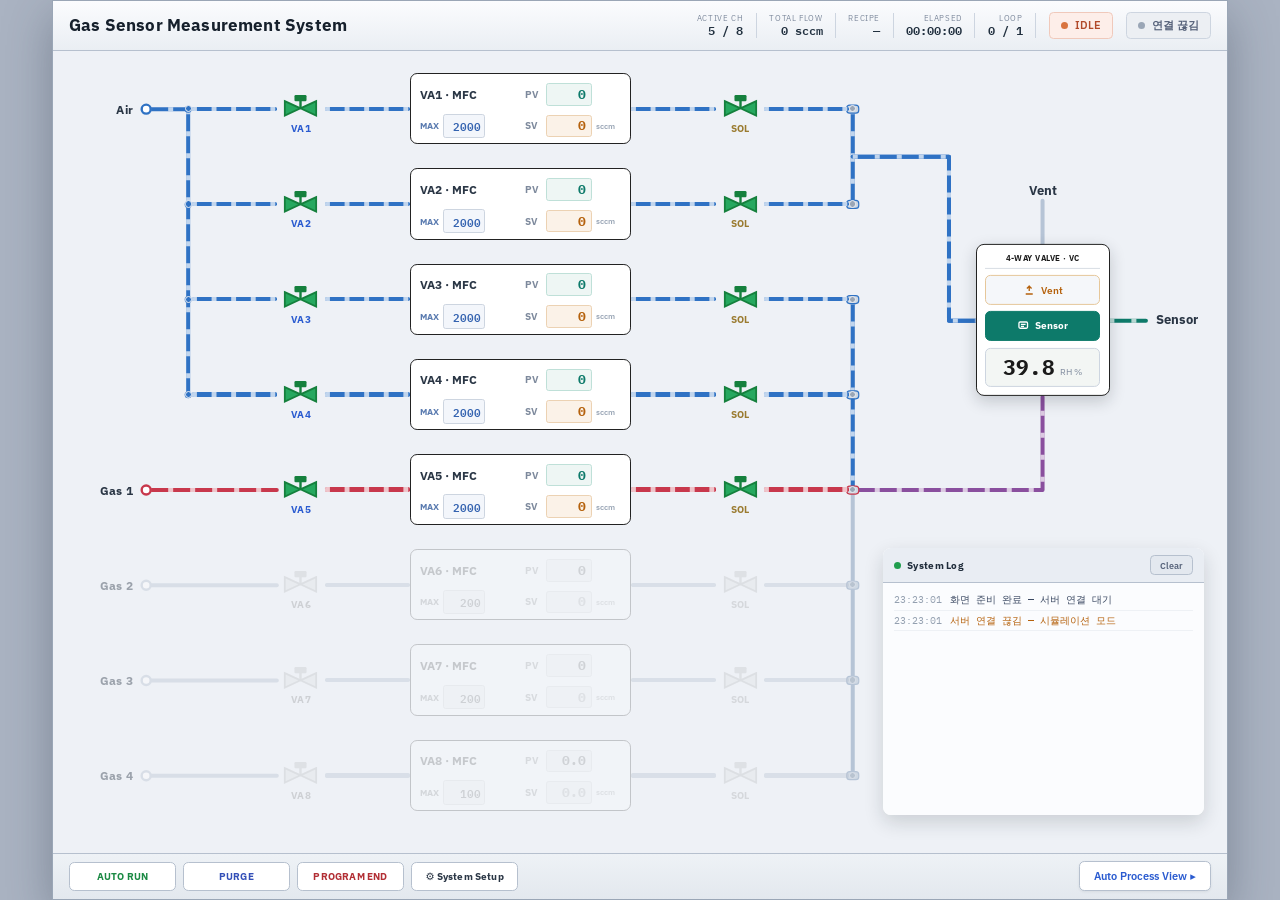
==== commit 29a4b7c4: "fix: 테스트 데이터 정리 + 창 맞춤 레이아웃 수정 + FastAPI lifespan 전환 Co-Authored-By: Claude Opus 4.8 (1M context) <n" ====
--- a/index.html
+++ b/index.html
@@ -21,7 +21,7 @@
   button{font-family:inherit}
   input{font-family:inherit}
 
-  #stage{position:fixed;inset:0;display:flex;align-items:center;justify-content:flex-start;overflow:auto;background:#aab3c2}
+  #stage{position:fixed;inset:0;display:flex;align-items:center;justify-content:center;overflow:hidden;background:#aab3c2}
   #app{width:1320px;height:1010px;flex:0 0 auto;display:flex;flex-direction:column;background:var(--bg);border:1px solid #9aa6b6;box-shadow:0 18px 50px rgba(40,52,70,.35)}
 
   /* ===== header ===== */
@@ -402,10 +402,10 @@
                 <th rowspan="2"></th>
               </tr>
               <tr>
-                <th>G1<div class="bottle">(<input id="b0" value="10">)</div></th>
-                <th>G2<div class="bottle">(<input id="b1" value="0">)</div></th>
-                <th>G3<div class="bottle">(<input id="b2" value="100">)</div></th>
-                <th>G4<div class="bottle">(<input id="b3" value="0">)</div></th>
+                <th>G1<div class="bottle">(<input id="b0" value="">)</div></th>
+                <th>G2<div class="bottle">(<input id="b1" value="">)</div></th>
+                <th>G3<div class="bottle">(<input id="b2" value="">)</div></th>
+                <th>G4<div class="bottle">(<input id="b3" value="">)</div></th>
               </tr>
             </thead>
             <tbody id="recipeBody"></tbody>
@@ -421,17 +421,17 @@
           <div class="pcard">
             <div class="h"><span class="dotk"></span>Recipe Loop &amp; Voltage Control</div>
             <div class="b">
-              <div class="frow"><label>Loop Count (전체 반복)</label><input class="fin" id="loopCount" value="7"></div>
-              <div class="frow"><label>Active Time</label><input class="fin" id="activeTime" value="-1" readonly></div>
-              <div class="frow"><label>Active Number</label><input class="fin" id="activeNum" value="21" readonly></div>
-              <div class="frow"><label>Interval (sec)</label><input class="fin" id="loopInterval" value="0"></div>
+              <div class="frow"><label>Loop Count (전체 반복)</label><input class="fin" id="loopCount" value="1"></div>
+              <div class="frow"><label>Active Time</label><input class="fin" id="activeTime" value="0" readonly></div>
+              <div class="frow"><label>Active Number</label><input class="fin" id="activeNum" value="0" readonly></div>
+              <div class="frow"><label>Interval (sec)</label><input class="fin" id="loopInterval" value="1"></div>
               <div style="height:1px;background:var(--line);margin:2px 0"></div>
               <div class="modesel">
                 <label class="moderad"><input type="radio" name="vmode" checked>Recipe 모드</label>
                 <label class="moderad"><input type="radio" name="vmode">전압(Voltage) 모드</label>
               </div>
-              <div class="frow"><label>Start 전압 (V)</label><input class="fin sv" id="vStart" value="0.5"></div>
-              <div class="frow"><label>End 전압 (V)</label><input class="fin sv" id="vEnd" value="0.0"></div>
+              <div class="frow"><label>Start 전압 (V)</label><input class="fin sv" id="vStart" value="0"></div>
+              <div class="frow"><label>End 전압 (V)</label><input class="fin sv" id="vEnd" value="0"></div>
               <div class="frow"><label>Step 전압 (V)</label><input class="fin sv" id="vStep" value="0"></div>
             </div>
           </div>
@@ -443,7 +443,7 @@
               <div class="frow"><label>측정 CH 범위</label><span class="chrange"><input class="fin" id="chFrom" value="1"><span style="color:var(--ink-faint)">~</span><input class="fin" id="chTo" value="1"></span></div>
               <div class="frow"><label>Graph Interval (sec)</label><input class="fin" id="grafInt" value="1"></div>
               <div class="frow"><label>Graph File</label><span style="display:flex;gap:6px"><button class="pbtn ghost" style="padding:5px 11px">New</button><button class="pbtn open" style="padding:5px 11px">Open</button></span></div>
-              <input class="recname mono" style="flex:none" id="grafFile" value="260107 Au_NPMF_NO2_H2S_NO2 humidity">
+              <input class="recname mono" style="flex:none" id="grafFile" value="" placeholder="그래프 파일 이름">
               <div style="height:1px;background:var(--line);margin:2px 0"></div>
               <div class="frow"><label style="font-weight:700;color:var(--mix)">RH (%) 현재값</label><span class="mono" id="rhProc" style="font-weight:700;color:var(--mix);font-size:15px">40.0</span></div>
             </div>
@@ -459,10 +459,10 @@
                   <option>Source I, Measure V</option>
                 </select>
               </div>
-              <div class="frow"><label>Source Value (V)</label><input class="fin sv" id="smuSrc" value="0.5"></div>
+              <div class="frow"><label>Source Value (V)</label><input class="fin sv" id="smuSrc" value="0"></div>
               <div class="frow"><label>Compliance (mA)</label><input class="fin" id="smuComp" value="1.0"></div>
               <div class="frow"><label style="font-weight:700">Measure Value</label></div>
-              <div class="measbox" id="measVal">+1.16398E-05</div>
+              <div class="measbox" id="measVal">+0.00000E+00</div>
               <div class="runrow">
                 <button class="pbtn runbig">AUTO RUN</button>
                 <button class="pbtn stopbig">AUTO STOP</button>
@@ -502,10 +502,10 @@
           </table>
           <div class="setup-sec">측정 / 시스템 파라미터</div>
           <div class="setup-grid">
-            <div class="setup-field"><label>Start 전압 (V)</label><input id="setVStart" value="0.5"></div>
-            <div class="setup-field"><label>End 전압 (V)</label><input id="setVEnd" value="0.0"></div>
+            <div class="setup-field"><label>Start 전압 (V)</label><input id="setVStart" value="0"></div>
+            <div class="setup-field"><label>End 전압 (V)</label><input id="setVEnd" value="0"></div>
             <div class="setup-field"><label>Graph Interval (sec)</label><input id="setGraf" value="1"></div>
-            <div class="setup-field"><label>Loop Count</label><input id="setLoop" value="7"></div>
+            <div class="setup-field"><label>Loop Count</label><input id="setLoop" value="1"></div>
             <div class="setup-field"><label>SMU Compliance (mA)</label><input id="setComp" value="1.0"></div>
             <div class="setup-field"><label>목표 습도 RH (%)</label><input id="setRH" value="40"></div>
           </div>
@@ -943,13 +943,14 @@
   // grow the app and show the panel; the fit() scaler shrinks everything to the viewport
   const appEl=document.getElementById('app');
   appEl.classList.toggle('wide',open);
-  appEl.style.setProperty('width', open ? '2040px' : '1320px', 'important');
+  contentW = open ? 2040 : 1320;        // fit()의 기준 폭을 도크 상태에 맞춰 갱신
+  appEl.style.setProperty('width', contentW+'px', 'important');
   viewProc.style.setProperty('display', open ? 'flex' : 'none', 'important');
   fit();
   dockToggle.innerHTML = open ? 'Auto Process View ◂' : 'Auto Process View ▸';
-  // schematic width changes → recompute pipe routing after the width transition
-  setTimeout(drawBuses,30);
-  setTimeout(drawBuses,320);
+  // width changed → 다시 맞추고 배관 SVG 재드로우(레이아웃 정착 후)
+  setTimeout(()=>{fit();drawBuses();},30);
+  setTimeout(()=>{fit();drawBuses();},320);
 }
 dockToggle.addEventListener('click',()=>setDock(!viewsEl.classList.contains('docked')));
 document.getElementById('dockClose').addEventListener('click',()=>setDock(false));
@@ -1073,14 +1074,16 @@
 
 /* ===================== fit ===================== */
 let lastScale=0;
+let contentW=1320;                      // #app 실제 폭(도크 닫힘=1320 / 도크 포함=2040)
+const contentH=1010;                    // #app 고정 높이
 function fit(){
   const w=window.innerWidth,h=window.innerHeight; if(!w||!h){requestAnimationFrame(fit);return;}
-  const REF=1320;                       // fixed HMI reference — HMI stays constant; panel widens the app and scrolls
-  const s=Math.min(w/REF,h/1010);
+  // 내용 전체(도크 포함)가 창 안에 다 들어가도록 양 방향 중 더 작은 비율로 축소.
+  const s=Math.min(w/contentW, h/contentH);
   lastScale=s;
   const app=document.getElementById('app');
   app.style.transform=''; app.style.marginLeft='';
-  app.style.zoom=s;                     // zoom (not transform) so #stage horizontal scroll reaches the panel
+  app.style.zoom=s;                     // zoom으로 축소 → 가로 스크롤/우측 잘림 없이 창에 맞춤(#stage가 가운데 정렬)
 }
 window.addEventListener('resize',()=>{fit();drawBuses();});
 window.addEventListener('load',()=>{fit();drawBuses();});
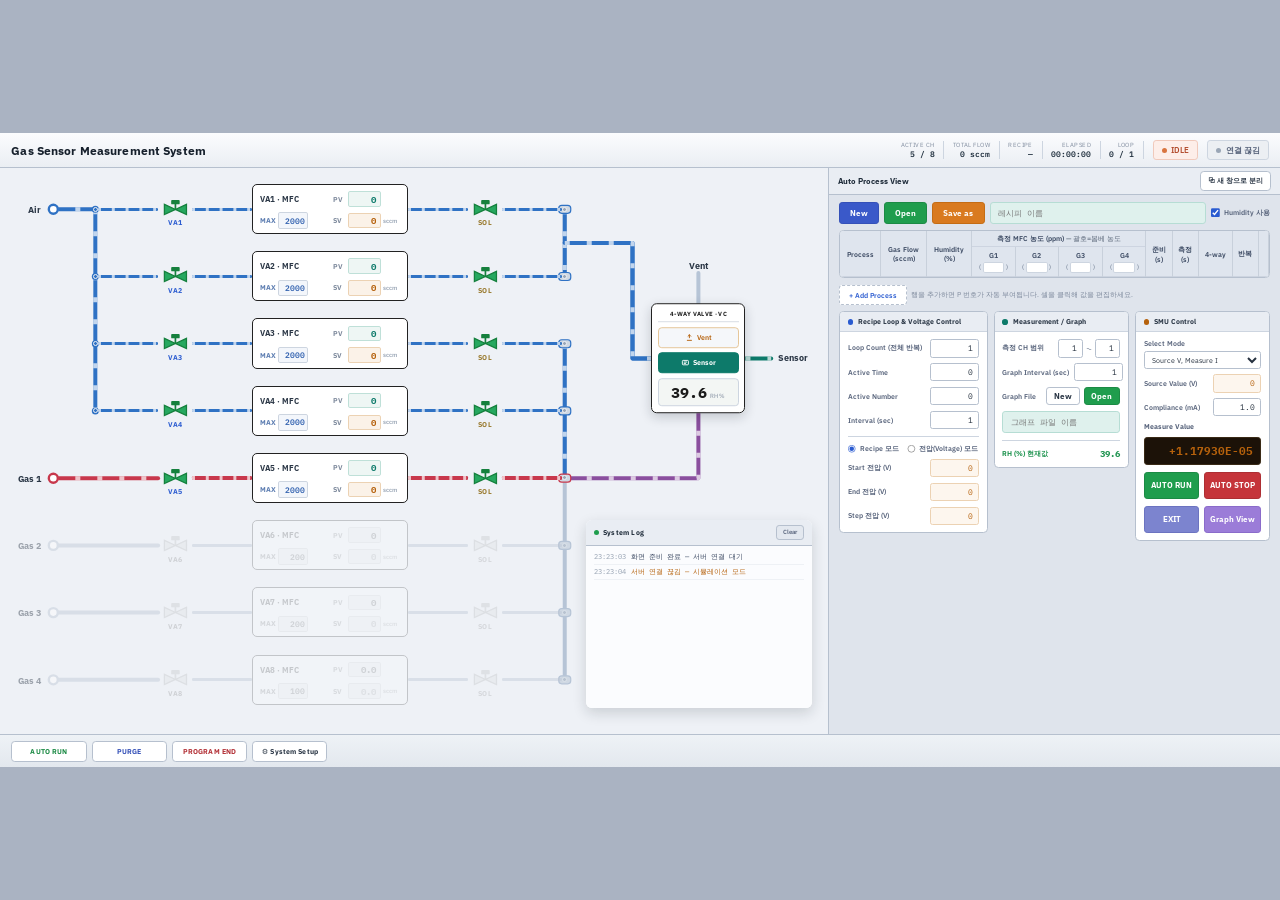
==== commit 4656f0ef: "feat: UI 개편 — 통합 화면(Auto Process 상시 도크) 적용 index2.html에서 다듬은 UI를 index.html로 단일화. - Auto Process를 상시" ====
--- a/index.html
+++ b/index.html
@@ -21,8 +21,8 @@
   button{font-family:inherit}
   input{font-family:inherit}
 
-  #stage{position:fixed;inset:0;display:flex;align-items:center;justify-content:center;overflow:hidden;background:#aab3c2}
-  #app{width:1320px;height:1010px;flex:0 0 auto;display:flex;flex-direction:column;background:var(--bg);border:1px solid #9aa6b6;box-shadow:0 18px 50px rgba(40,52,70,.35)}
+  #stage{position:fixed;inset:0;display:flex;align-items:center;justify-content:center;overflow:auto;background:#aab3c2}
+  #app{width:2040px;height:1010px;flex:0 0 auto;display:flex;flex-direction:column;background:var(--bg)}
 
   /* ===== header ===== */
   header{height:56px;flex:0 0 auto;position:relative;display:flex;align-items:center;gap:14px;padding:0 18px;border-bottom:1px solid var(--line2);background:linear-gradient(180deg,#fbfcfe,#eaeef3)}
@@ -263,7 +263,9 @@
   .ptablewrap{border:1px solid var(--line2);border-radius:7px;background:#fff;overflow:auto;max-height:330px}
   table.rcp{width:100%;border-collapse:separate;border-spacing:0;font-size:11.5px}
   table.rcp th{position:sticky;top:0;z-index:2;background:#dfe5ee;color:#3a4861;font-weight:600;padding:6px 6px;border-right:1px solid #c8d0db;text-align:center;white-space:nowrap;background-clip:padding-box;box-shadow:inset 0 -1px 0 #c8d0db}
-  table.rcp th.grp{background:#dfe5ee;font-size:10.5px}
+  table.rcp th.grp{background:#dfe5ee;font-size:10.5px;white-space:normal;line-height:1.25}
+  /* unified screen: Auto Process always docked — collapse/expand controls hidden */
+  #dockToggle,#dockClose{display:none !important}
   table.rcp thead tr:nth-child(2) th{top:27px}
   table.rcp th .bottle{display:flex;align-items:center;justify-content:center;gap:3px;margin-top:3px;font-weight:500;color:var(--ink-faint);font-size:9px}
   table.rcp th .bottle input{width:34px;font-family:'IBM Plex Mono',monospace;font-size:10px;text-align:right;border:1px solid var(--line);border-radius:3px;padding:1px 3px;color:#b5610c;background:#fff}
@@ -940,15 +942,10 @@
 function setDock(open){
   viewsEl.classList.toggle('docked',open);
   viewProc.classList.toggle('dock',open);
-  // grow the app and show the panel; the fit() scaler shrinks everything to the viewport
-  const appEl=document.getElementById('app');
-  appEl.classList.toggle('wide',open);
-  contentW = open ? 2040 : 1320;        // fit()의 기준 폭을 도크 상태에 맞춰 갱신
-  appEl.style.setProperty('width', contentW+'px', 'important');
+  // 전체화면 모드: #app은 뷰포트를 채움. 패널 표시 여부만 제어.
   viewProc.style.setProperty('display', open ? 'flex' : 'none', 'important');
   fit();
   dockToggle.innerHTML = open ? 'Auto Process View ◂' : 'Auto Process View ▸';
-  // width changed → 다시 맞추고 배관 SVG 재드로우(레이아웃 정착 후)
   setTimeout(()=>{fit();drawBuses();},30);
   setTimeout(()=>{fit();drawBuses();},320);
 }
@@ -1074,16 +1071,15 @@
 
 /* ===================== fit ===================== */
 let lastScale=0;
-let contentW=1320;                      // #app 실제 폭(도크 닫힘=1320 / 도크 포함=2040)
+let contentW=2040;                      // #app 고정 폭(배관도 1320 + 도크 720)
 const contentH=1010;                    // #app 고정 높이
 function fit(){
-  const w=window.innerWidth,h=window.innerHeight; if(!w||!h){requestAnimationFrame(fit);return;}
-  // 내용 전체(도크 포함)가 창 안에 다 들어가도록 양 방향 중 더 작은 비율로 축소.
+  // 고정 캔버스 비율 그대로 유지하며 화면에 맞추어 zoom 확대/축소 (flex 재흐름 없음)
+  const w=window.innerWidth, h=window.innerHeight; if(!w||!h){requestAnimationFrame(fit);return;}
   const s=Math.min(w/contentW, h/contentH);
   lastScale=s;
   const app=document.getElementById('app');
-  app.style.transform=''; app.style.marginLeft='';
-  app.style.zoom=s;                     // zoom으로 축소 → 가로 스크롤/우측 잘림 없이 창에 맞춤(#stage가 가운데 정렬)
+  app.style.zoom=s;
 }
 window.addEventListener('resize',()=>{fit();drawBuses();});
 window.addEventListener('load',()=>{fit();drawBuses();});
@@ -1094,6 +1090,7 @@
 
 /* init */
 renderLanes(); renderRecipe(); uiSetRunning(false);
+setDock(true);                          // 통합 화면: Auto Process 사이드를 처음부터 표시
 fit(); setTimeout(()=>{fit();drawBuses();},60);
 requestAnimationFrame(()=>requestAnimationFrame(()=>{fit();drawBuses();}));
 </script>
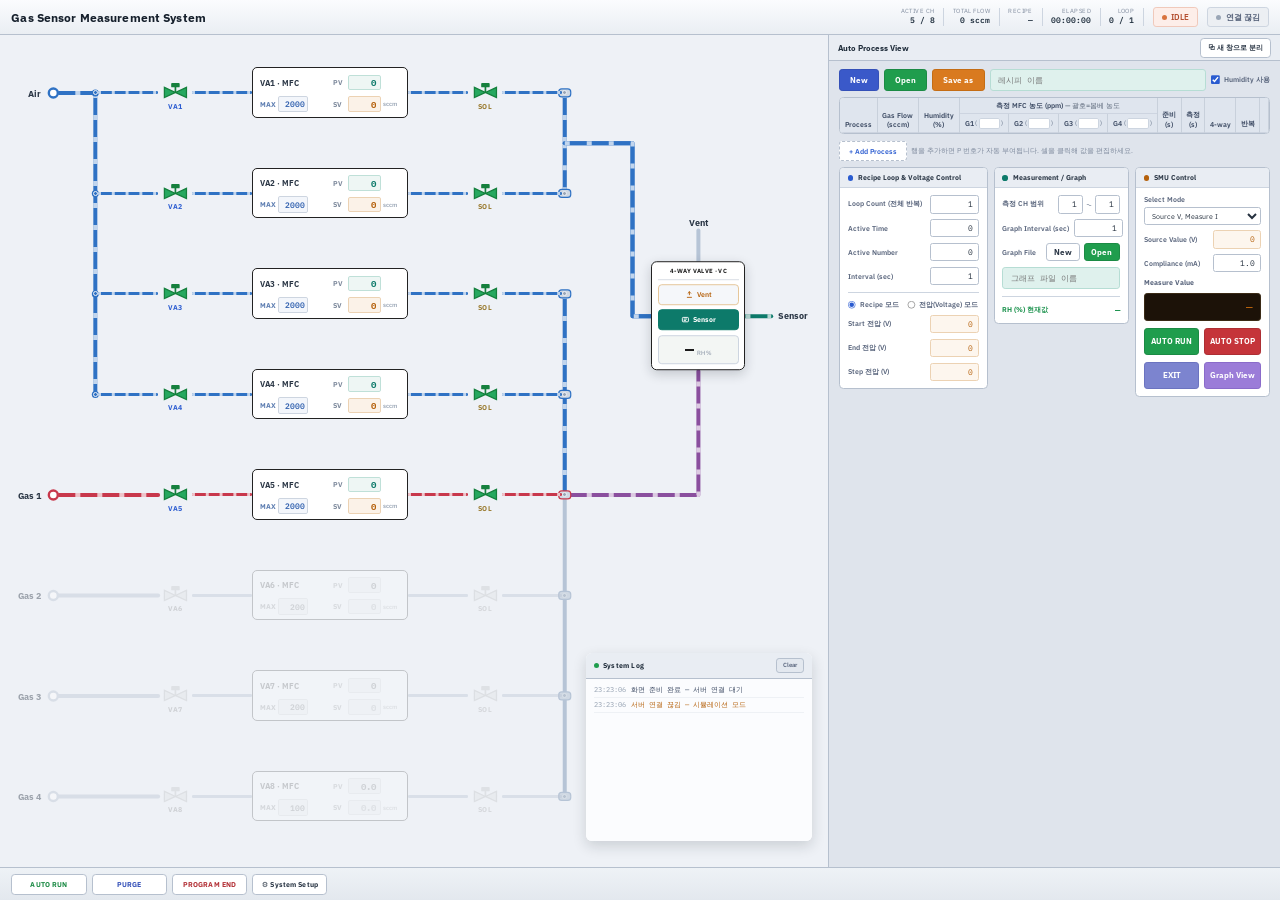
==== commit c698b545: "fix: 전체화면 꽉 채움 + 레시피 초안 보존 버그 + 가짜 측정값 제거 + 레시피 헤더 정렬 1. 전체화면: webview fullscreen=True. fit()이 가로폭에 " ====
--- a/index.html
+++ b/index.html
@@ -21,7 +21,7 @@
   button{font-family:inherit}
   input{font-family:inherit}
 
-  #stage{position:fixed;inset:0;display:flex;align-items:center;justify-content:center;overflow:auto;background:#aab3c2}
+  #stage{position:fixed;inset:0;display:flex;align-items:center;justify-content:center;overflow:hidden;background:#aab3c2}
   #app{width:2040px;height:1010px;flex:0 0 auto;display:flex;flex-direction:column;background:var(--bg)}
 
   /* ===== header ===== */
@@ -262,12 +262,13 @@
 
   .ptablewrap{border:1px solid var(--line2);border-radius:7px;background:#fff;overflow:auto;max-height:330px}
   table.rcp{width:100%;border-collapse:separate;border-spacing:0;font-size:11.5px}
-  table.rcp th{position:sticky;top:0;z-index:2;background:#dfe5ee;color:#3a4861;font-weight:600;padding:6px 6px;border-right:1px solid #c8d0db;text-align:center;white-space:nowrap;background-clip:padding-box;box-shadow:inset 0 -1px 0 #c8d0db}
-  table.rcp th.grp{background:#dfe5ee;font-size:10.5px;white-space:normal;line-height:1.25}
+  table.rcp th{position:sticky;top:0;z-index:2;background:#dfe5ee;color:#3a4861;font-weight:600;padding:6px 6px;border-right:1px solid #c8d0db;text-align:center;white-space:nowrap;background-clip:padding-box;box-shadow:inset 0 -1px 0 #c8d0db;vertical-align:bottom}
+  table.rcp th.grp{background:#dfe5ee;font-size:10.5px;white-space:normal;line-height:1.25;vertical-align:bottom}
   /* unified screen: Auto Process always docked — collapse/expand controls hidden */
   #dockToggle,#dockClose{display:none !important}
   table.rcp thead tr:nth-child(2) th{top:27px}
-  table.rcp th .bottle{display:flex;align-items:center;justify-content:center;gap:3px;margin-top:3px;font-weight:500;color:var(--ink-faint);font-size:9px}
+  /* G1~G4: 봄베 입력칸을 같은 줄에 인라인으로 두어 옆 헤더와 한 줄로 정렬 */
+  table.rcp th .bottle{display:inline-flex;align-items:center;justify-content:center;gap:2px;margin:0 0 0 3px;font-weight:500;color:var(--ink-faint);font-size:9px;vertical-align:middle}
   table.rcp th .bottle input{width:34px;font-family:'IBM Plex Mono',monospace;font-size:10px;text-align:right;border:1px solid var(--line);border-radius:3px;padding:1px 3px;color:#b5610c;background:#fff}
   table.rcp th .bottle input:focus{outline:none;border-color:var(--sv)}
   table.rcp td{border-right:1px solid #e7ebf1;border-bottom:1px solid #e7ebf1;text-align:center;padding:0}
@@ -362,7 +363,7 @@
                   <svg width="14" height="14" viewBox="0 0 16 16"><rect class="wic" x="2.5" y="4" width="11" height="8" rx="1.5"/><path class="wic" d="M5 7h6 M5 9.5h4"/></svg>Sensor
                 </button>
               </div>
-              <div class="rhbox"><span class="num" id="rh">40.0</span><span class="u">RH %</span></div>
+              <div class="rhbox"><span class="num" id="rh">—</span><span class="u">RH %</span></div>
             </div>
             <div class="logpanel" id="logPanel">
               <div class="loghead" style="border-width: 0px 0px 1px"><span class="lh-title">System Log</span><button class="lh-clear" id="logClear">Clear</button></div>
@@ -447,7 +448,7 @@
               <div class="frow"><label>Graph File</label><span style="display:flex;gap:6px"><button class="pbtn ghost" style="padding:5px 11px">New</button><button class="pbtn open" style="padding:5px 11px">Open</button></span></div>
               <input class="recname mono" style="flex:none" id="grafFile" value="" placeholder="그래프 파일 이름">
               <div style="height:1px;background:var(--line);margin:2px 0"></div>
-              <div class="frow"><label style="font-weight:700;color:var(--mix)">RH (%) 현재값</label><span class="mono" id="rhProc" style="font-weight:700;color:var(--mix);font-size:15px">40.0</span></div>
+              <div class="frow"><label style="font-weight:700;color:var(--mix)">RH (%) 현재값</label><span class="mono" id="rhProc" style="font-weight:700;color:var(--mix);font-size:15px">—</span></div>
             </div>
           </div>
 
@@ -464,7 +465,7 @@
               <div class="frow"><label>Source Value (V)</label><input class="fin sv" id="smuSrc" value="0"></div>
               <div class="frow"><label>Compliance (mA)</label><input class="fin" id="smuComp" value="1.0"></div>
               <div class="frow"><label style="font-weight:700">Measure Value</label></div>
-              <div class="measbox" id="measVal">+0.00000E+00</div>
+              <div class="measbox" id="measVal">—</div>
               <div class="runrow">
                 <button class="pbtn runbig">AUTO RUN</button>
                 <button class="pbtn stopbig">AUTO STOP</button>
@@ -1072,13 +1073,23 @@
 /* ===================== fit ===================== */
 let lastScale=0;
 let contentW=2040;                      // #app 고정 폭(배관도 1320 + 도크 720)
-const contentH=1010;                    // #app 고정 높이
+const contentH=1010;                    // #app 기준 높이(세로 비율 판단용)
 function fit(){
-  // 고정 캔버스 비율 그대로 유지하며 화면에 맞추어 zoom 확대/축소 (flex 재흐름 없음)
+  // 내용 비율(가로 2040)은 유지하되 위아래 여백 없이 화면을 꽉 채운다.
   const w=window.innerWidth, h=window.innerHeight; if(!w||!h){requestAnimationFrame(fit);return;}
-  const s=Math.min(w/contentW, h/contentH);
+  const sW=w/contentW, sH=h/contentH;
+  const app=document.getElementById('app');
+  let s, appH;
+  if(sW<=sH){
+    // 일반 가로형: 가로 폭에 맞춰 축소하고, #app 높이를 늘려 세로를 정확히 채운다.
+    // (남는 세로는 내부 flex가 .views=schematic+dock에 분배 → drawBuses가 재측정해 맞춤)
+    s=sW; appH=h/s;
+  }else{
+    // 울트라와이드(캔버스보다 가로가 더 넓음): 세로에 맞춰 축소하고 좌우 가운데 정렬.
+    s=sH; appH=contentH;
+  }
   lastScale=s;
-  const app=document.getElementById('app');
+  app.style.height=appH+'px';
   app.style.zoom=s;
 }
 window.addEventListener('resize',()=>{fit();drawBuses();});
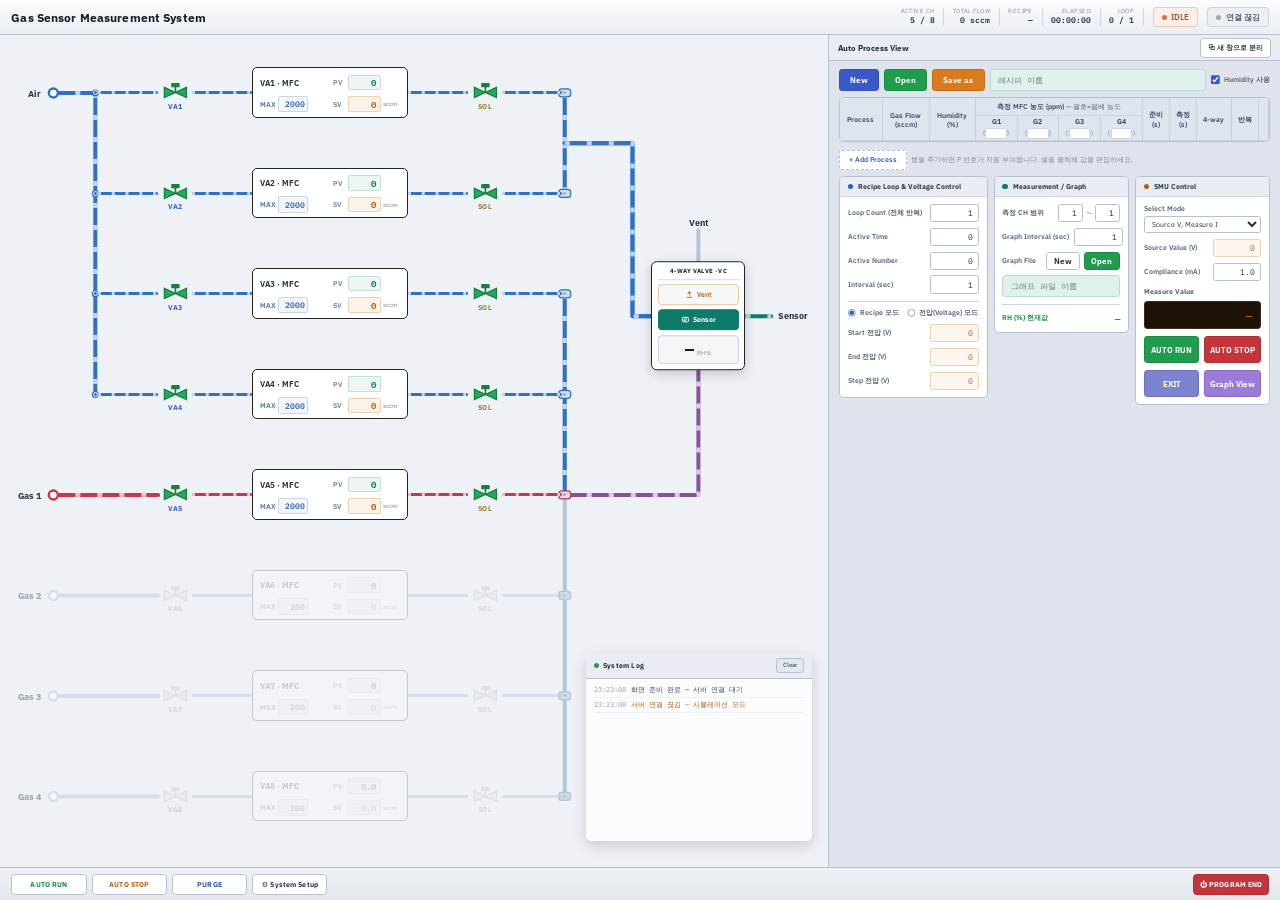
==== commit 9521f149: "fix: 레시피 헤더 정렬 근본수정 + 최대화 창(타이틀바 유지) + PROGRAM END 종료/AUTO STOP 분리 1. 레시피 헤더: G1~G4를 라벨+봄베칸 한 덩어리(.g" ====
--- a/index.html
+++ b/index.html
@@ -63,8 +63,10 @@
   .appfoot .foothint{font-size:10.5px;color:var(--ink-faint);white-space:nowrap}
   .hbtn{width:120px;text-align:center;border:1px solid var(--line2);border-radius:6px;padding:8px 0;font-size:11.5px;font-weight:700;letter-spacing:.2px;background:#fff;cursor:pointer;white-space:nowrap}
   .hbtn.run{color:#1b8a44}.hbtn.run:hover{background:#edf7f0;border-color:#1f9d4d}
+  .hbtn.stop{color:#b5610c}.hbtn.stop:hover{background:#fcf3e8;border-color:#d97a1f}
   .hbtn.purge{color:#3450b8}.hbtn.purge:hover{background:#eef1fb;border-color:#3a59c9}
-  .hbtn.end{color:#b22f35}.hbtn.end:hover{background:#fbeded;border-color:#c5343a}
+  /* PROGRAM END = 실제 종료(우측 하단 단독, 빨강 강조) */
+  .hbtn.end{color:#fff;background:#c5343a;border-color:#ad2e33}.hbtn.end:hover{background:#b22f35;border-color:#9a2a2f}
   .hbtn.setup{color:#2a3645}.hbtn.setup:hover{background:#eef2f7;border-color:var(--primary)}
 
   .views{flex:1;min-height:0;display:flex;flex-direction:row}
@@ -262,13 +264,15 @@
 
   .ptablewrap{border:1px solid var(--line2);border-radius:7px;background:#fff;overflow:auto;max-height:330px}
   table.rcp{width:100%;border-collapse:separate;border-spacing:0;font-size:11.5px}
-  table.rcp th{position:sticky;top:0;z-index:2;background:#dfe5ee;color:#3a4861;font-weight:600;padding:6px 6px;border-right:1px solid #c8d0db;text-align:center;white-space:nowrap;background-clip:padding-box;box-shadow:inset 0 -1px 0 #c8d0db;vertical-align:bottom}
-  table.rcp th.grp{background:#dfe5ee;font-size:10.5px;white-space:normal;line-height:1.25;vertical-align:bottom}
+  table.rcp th{position:sticky;top:0;z-index:2;height:28px;background:#dfe5ee;color:#3a4861;font-weight:600;padding:4px 6px;border-right:1px solid #c8d0db;text-align:center;white-space:nowrap;background-clip:padding-box;box-shadow:inset 0 -1px 0 #c8d0db;vertical-align:middle}
+  table.rcp th.grp{background:#dfe5ee;font-size:10.5px;white-space:normal;line-height:1.25;vertical-align:middle}
   /* unified screen: Auto Process always docked — collapse/expand controls hidden */
   #dockToggle,#dockClose{display:none !important}
-  table.rcp thead tr:nth-child(2) th{top:27px}
-  /* G1~G4: 봄베 입력칸을 같은 줄에 인라인으로 두어 옆 헤더와 한 줄로 정렬 */
-  table.rcp th .bottle{display:inline-flex;align-items:center;justify-content:center;gap:2px;margin:0 0 0 3px;font-weight:500;color:var(--ink-faint);font-size:9px;vertical-align:middle}
+  table.rcp thead tr:nth-child(2) th{top:28px}
+  /* G1~G4: 라벨 + 봄베 입력칸을 가운데 정렬된 한 덩어리로 묶는다 */
+  table.rcp th .gcell{display:flex;flex-direction:column;align-items:center;justify-content:center;gap:2px;line-height:1.1}
+  table.rcp th .gcell .glabel{font-weight:700}
+  table.rcp th .bottle{display:inline-flex;align-items:center;justify-content:center;gap:1px;margin:0;font-weight:500;color:var(--ink-faint);font-size:9px}
   table.rcp th .bottle input{width:34px;font-family:'IBM Plex Mono',monospace;font-size:10px;text-align:right;border:1px solid var(--line);border-radius:3px;padding:1px 3px;color:#b5610c;background:#fff}
   table.rcp th .bottle input:focus{outline:none;border-color:var(--sv)}
   table.rcp td{border-right:1px solid #e7ebf1;border-bottom:1px solid #e7ebf1;text-align:center;padding:0}
@@ -405,10 +409,10 @@
                 <th rowspan="2"></th>
               </tr>
               <tr>
-                <th>G1<div class="bottle">(<input id="b0" value="">)</div></th>
-                <th>G2<div class="bottle">(<input id="b1" value="">)</div></th>
-                <th>G3<div class="bottle">(<input id="b2" value="">)</div></th>
-                <th>G4<div class="bottle">(<input id="b3" value="">)</div></th>
+                <th><div class="gcell"><span class="glabel">G1</span><span class="bottle">(<input id="b0" value="">)</span></div></th>
+                <th><div class="gcell"><span class="glabel">G2</span><span class="bottle">(<input id="b1" value="">)</span></div></th>
+                <th><div class="gcell"><span class="glabel">G3</span><span class="bottle">(<input id="b2" value="">)</span></div></th>
+                <th><div class="gcell"><span class="glabel">G4</span><span class="bottle">(<input id="b3" value="">)</span></div></th>
               </tr>
             </thead>
             <tbody id="recipeBody"></tbody>
@@ -483,11 +487,12 @@
 
     <footer class="appfoot">
       <button class="hbtn run">AUTO RUN</button>
+      <button class="hbtn stop">AUTO STOP</button>
       <button class="hbtn purge">PURGE</button>
-      <button class="hbtn end">PROGRAM END</button>
       <button class="hbtn setup" id="openSetup">⚙ System Setup</button>
       <div class="footspace"></div>
       <button class="dock-toggle" id="dockToggle">Auto Process View ▸</button>
+      <button class="hbtn end" id="programEnd" title="프로그램 종료">⏻ PROGRAM END</button>
     </footer>
 
     <!-- System Setup modal -->
@@ -975,8 +980,11 @@
   const rt=document.getElementById('runtxt'); if(rt) rt.textContent=on?'AUTO RUN':'IDLE';
 }
 document.querySelectorAll('.hbtn.run, .pbtn.runbig').forEach(b=>b.addEventListener('click',()=>window.cmdRun()));
-document.querySelectorAll('.hbtn.end, .pbtn.stopbig').forEach(b=>b.addEventListener('click',()=>window.cmdStop()));
+// AUTO STOP(푸터 신설) + 도크 AUTO STOP → 시퀀스 정지
+document.querySelectorAll('.hbtn.stop, .pbtn.stopbig').forEach(b=>b.addEventListener('click',()=>window.cmdStop()));
 document.querySelector('.hbtn.purge')?.addEventListener('click',()=>window.cmdPurge());
+// PROGRAM END → 프로그램 실제 종료
+document.querySelector('.hbtn.end')?.addEventListener('click',()=>window.cmdExit());
 document.getElementById('recname').addEventListener('change',e=>{document.getElementById('hdrRecipe').textContent=(e.target.value||'').trim()||'\u2014';});
 
 /* ===================== system log ===================== */
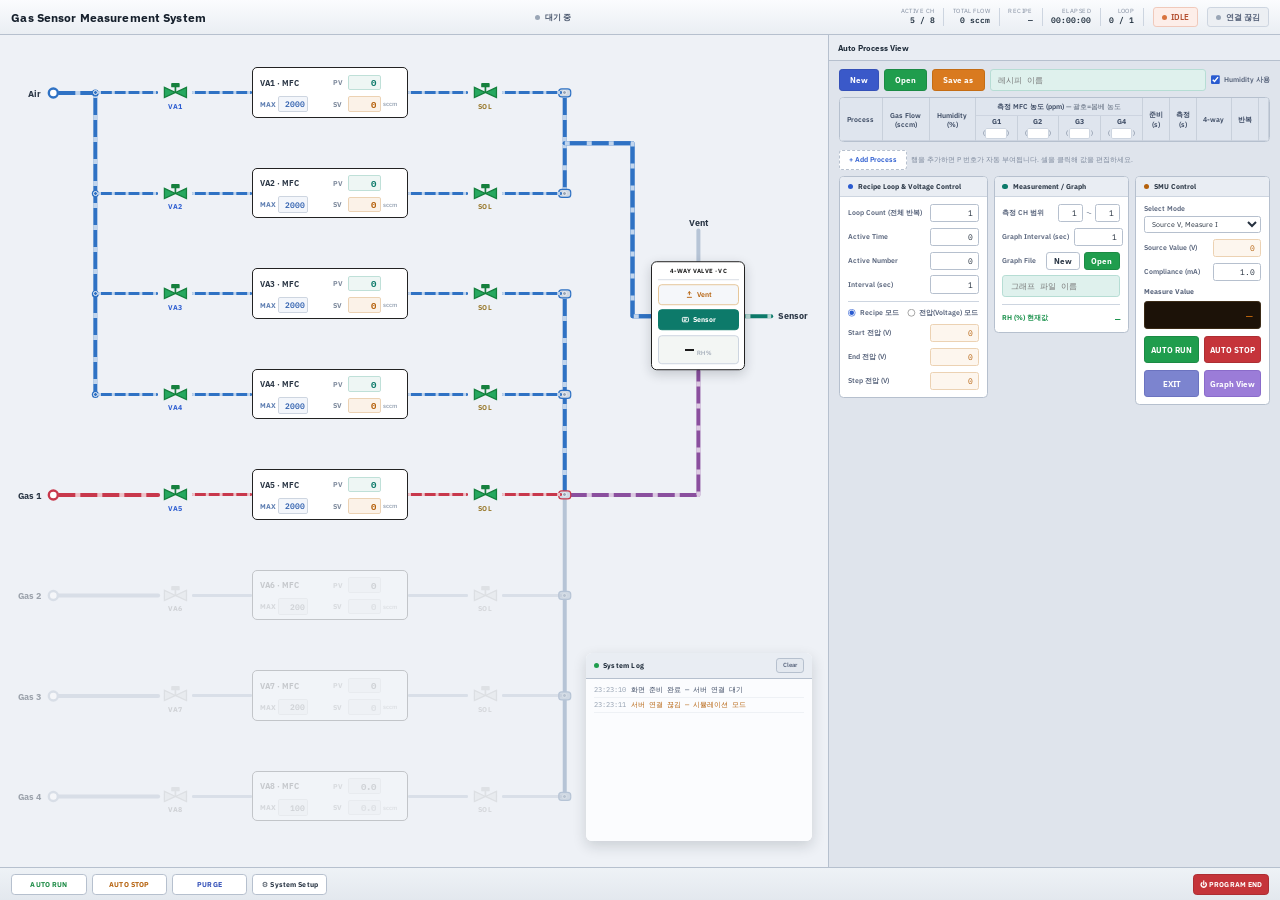
==== commit e1f9253c: "feat: 종료 확인 앱 모달 + 분리버튼 제거 + 상단 현재상태 표시 1. PROGRAM END 종료 확인을 브라우저 confirm 대신 앱 내부 모달(#exitConfirm, " ====
--- a/index.html
+++ b/index.html
@@ -28,8 +28,15 @@
   header{height:56px;flex:0 0 auto;position:relative;display:flex;align-items:center;gap:14px;padding:0 18px;border-bottom:1px solid var(--line2);background:linear-gradient(180deg,#fbfcfe,#eaeef3)}
   .brand{display:flex;align-items:center;gap:11px}
   .brand .mark{width:34px;height:34px;border-radius:6px;display:grid;place-items:center;background:#1f3b73;color:#fff;font-weight:700;font-size:11px;letter-spacing:.5px}
-  .brand{flex:1;display:flex;align-items:center;justify-content:flex-start}
+  .brand{flex:0 0 auto;display:flex;align-items:center;justify-content:flex-start}
   .brand h1{font-size:19px;font-weight:700;letter-spacing:.2px;white-space:nowrap;color:#16202c}
+  /* 헤더 가운데 현재 상태 한 줄 표시 */
+  .hdrstatus{flex:1;min-width:0;display:flex;align-items:center;justify-content:center;gap:8px}
+  .hdrstatus .hdot{width:8px;height:8px;border-radius:50%;background:#9aa6b6;flex:0 0 auto}
+  .hdrstatus .htxt{font-size:13px;font-weight:600;color:#46536a;white-space:nowrap;overflow:hidden;text-overflow:ellipsis;letter-spacing:.2px}
+  .hdrstatus.run .hdot{background:var(--ok)} .hdrstatus.run .htxt{color:#176b35}
+  .hdrstatus.purge .hdot{background:#3a59c9} .hdrstatus.purge .htxt{color:#3450b8}
+  .hdrstatus.stop .hdot{background:var(--stop)} .hdrstatus.stop .htxt{color:#b22f35}
   .brand .sub{font-size:10px;color:var(--ink-faint);letter-spacing:.4px;margin-top:1px}
   .tabs{display:flex;gap:4px;margin-left:14px}
   .tab{padding:8px 16px;font-size:12.5px;font-weight:600;color:var(--ink-dim);background:transparent;border:1px solid transparent;border-radius:6px;cursor:pointer;white-space:nowrap}
@@ -77,8 +84,6 @@
   .procdockhead{flex:0 0 auto;display:flex;align-items:center;gap:10px;height:42px;padding:0 14px;border-bottom:1px solid var(--line2);background:var(--panelhead)}
   .procdockhead .pt{font-size:13px;font-weight:700;color:#1f2c3a;white-space:nowrap}
   .procdockhead .sp{flex:1}
-  .procdockhead .pop{border:1px solid var(--line2);background:#fff;border-radius:6px;padding:6px 11px;font-size:11.5px;font-weight:600;color:#2a3645;cursor:pointer;white-space:nowrap}
-  .procdockhead .pop:hover{background:#eef2f7;border-color:var(--primary)}
   .procdockhead .xclose{width:28px;height:28px;border:none;background:#e3e8ef;border-radius:6px;font-size:15px;color:#56627a;cursor:pointer;flex:0 0 auto}
   .procdockhead .xclose:hover{background:#d4dbe5}
   .procscroll{flex:1;min-height:0;overflow:auto;padding:12px 16px;display:flex;flex-direction:column;gap:10px}
@@ -225,6 +230,8 @@
   .modal-foot button{border:1px solid var(--line2);border-radius:6px;padding:8px 18px;font-size:12.5px;font-weight:600;cursor:pointer}
   .modal-foot .cancel{background:#fff;color:#2a3645}
   .modal-foot .apply{background:var(--primary);border-color:#2550bb;color:#fff}
+  .modal-foot .danger{background:#c5343a;border-color:#ad2e33;color:#fff}
+  .modal-foot .danger:hover{background:#b22f35;border-color:#9a2a2f}
   .railcard{border:1px solid var(--line2);border-radius:7px;background:#fff;padding:10px;margin-top:2px}
   .railcard h4{font-size:9.5px;letter-spacing:.6px;text-transform:uppercase;color:var(--ink-faint);margin-bottom:8px;font-weight:700}
   .way{display:flex;align-items:center;justify-content:center;gap:6px;width:100%;height:34px;box-sizing:border-box;font-size:11.5px;padding:0;border-radius:6px;border:1px solid var(--line);background:#f5f7fa;color:var(--ink-dim);cursor:pointer;font-weight:600}
@@ -333,7 +340,7 @@
       <div class="brand">
         <h1>Gas Sensor Measurement System</h1>
       </div>
-      <div class="topspacer" style="display:none"></div>
+      <div class="hdrstatus" id="hdrStatus"><span class="hdot"></span><span class="htxt">대기 중</span></div>
       <div class="stat"><span class="k">Active CH</span><span class="v mono" id="activeCh">5 / 8</span></div>
       <div class="divv"></div>
       <div class="stat"><span class="k">Total Flow</span><span class="v mono" id="totalFlow">1036 sccm</span></div>
@@ -382,7 +389,6 @@
         <div class="procdockhead">
           <span class="pt">Auto Process View</span>
           <span class="sp"></span>
-          <button class="pop" id="popOut">⧉ 새 창으로 분리</button>
           <button class="xclose" id="dockClose">✕</button>
         </div>
         <div class="procscroll">
@@ -534,6 +540,23 @@
         </div>
         <div class="modal-body">
           <div class="rpicklist" id="recipePickerList"></div>
+        </div>
+      </div>
+    </div>
+
+    <!-- Exit confirm modal -->
+    <div class="modal-overlay" id="exitConfirm">
+      <div class="modal" style="width:380px">
+        <div class="modal-head">
+          <h2>프로그램 종료</h2>
+          <button class="x" id="exitConfirmClose">✕</button>
+        </div>
+        <div class="modal-body">
+          <p style="font-size:13.5px;color:#2a3645;line-height:1.5">프로그램을 종료하시겠습니까?</p>
+        </div>
+        <div class="modal-foot">
+          <button class="cancel" id="exitConfirmCancel">취소</button>
+          <button class="danger" id="exitConfirmOk">종료</button>
         </div>
       </div>
     </div>
@@ -707,6 +730,23 @@
 document.getElementById('cancelSetup').addEventListener('click',closeSetup);
 document.getElementById('applySetup').addEventListener('click',applySetup);
 setupOverlay.addEventListener('click',e=>{if(e.target===setupOverlay)closeSetup();});
+
+/* ===== 프로그램 종료 확인 모달 (System Setup과 동일한 스타일) ===== */
+const exitOverlay=document.getElementById('exitConfirm');
+let _pendingExit=null;
+function closeExit(){ exitOverlay.classList.remove('on'); _pendingExit=null; }
+// app.js의 cmdExit가 window.confirm 대신 호출: 모달 "종료" 클릭 시 onConfirm 실행
+window.confirmExit=function(onConfirm){
+  if(!exitOverlay){ if(onConfirm) onConfirm(); return; }   // 모달 없으면 바로 진행(폴백)
+  _pendingExit=(typeof onConfirm==='function')?onConfirm:null;
+  exitOverlay.classList.add('on');
+};
+document.getElementById('exitConfirmClose').addEventListener('click',closeExit);
+document.getElementById('exitConfirmCancel').addEventListener('click',closeExit);
+exitOverlay.addEventListener('click',e=>{if(e.target===exitOverlay)closeExit();});
+document.getElementById('exitConfirmOk').addEventListener('click',()=>{
+  const fn=_pendingExit; closeExit(); if(fn) fn();
+});
 
 function updateSystem(){
   const act=channels.filter(c=>c.en).length;
@@ -959,25 +999,35 @@
 document.getElementById('dockClose').addEventListener('click',()=>setDock(false));
 window.addEventListener('resize',()=>setTimeout(drawBuses,50));
 
-/* pop Auto Process into a separate window (dual-monitor) */
-document.getElementById('popOut').addEventListener('click',()=>{
-  const w=window.open('','autoProcess','width=860,height=900');
-  if(!w){alert('팝업이 차단되었습니다. 브라우저에서 팝업을 허용해주세요.');return;}
-  const headHTML=document.head.innerHTML;
-  const panel=viewProc.querySelector('.procscroll').outerHTML;
-  w.document.write(`<!DOCTYPE html><html lang="ko"><head>${headHTML}<style>body{background:var(--bg);margin:0}.procscroll{height:100vh;overflow:auto;padding:16px;display:flex;flex-direction:column;gap:10px}</style></head><body>${panel}</body></html>`);
-  w.document.close();
-  // collapse the dock locally since it's now in its own window
-  setDock(false);
-});
-
 /* ===================== run state ===================== */
 let running=false;
+/* 헤더 현재 상태 표시 — 지금은 running 기준. 추후 서버가 더 구체적인 상태 문자열을
+   내려주면 setHdrStatus()로 그대로 표시하도록 확장 가능. */
+let _hdrTransient=false, _hdrTimer=null;
+function setHdrStatus(text, kind){   // kind: 'idle' | 'run' | 'purge' | 'stop'
+  const e=document.getElementById('hdrStatus'); if(!e) return;
+  const t=e.querySelector('.htxt'); if(t) t.textContent=text;
+  e.classList.remove('run','purge','stop');
+  if(kind && kind!=='idle') e.classList.add(kind);
+}
+function refreshHdrStatus(){
+  if(_hdrTransient) return;   // 임시 표시(퍼지/정지) 유지 중이면 건드리지 않음
+  setHdrStatus(running?'자동 실행 중':'대기 중', running?'run':'idle');
+}
+// 퍼지/정지처럼 잠깐 보여줄 상태(기본 상태로 자동 복귀)
+window.flashHdrStatus=function(text, kind, ms){
+  _hdrTransient=true; setHdrStatus(text, kind);
+  clearTimeout(_hdrTimer);
+  _hdrTimer=setTimeout(()=>{ _hdrTransient=false; refreshHdrStatus(); }, ms||2500);
+};
+window.setHdrStatus=setHdrStatus;
 function uiSetRunning(on){
   running=on;
   const pill=document.getElementById('runpill');
   if(pill) pill.classList.toggle('idle',!on);
   const rt=document.getElementById('runtxt'); if(rt) rt.textContent=on?'AUTO RUN':'IDLE';
+  if(on){ _hdrTransient=false; clearTimeout(_hdrTimer); }  // 실행 시작은 즉시 반영
+  refreshHdrStatus();
 }
 document.querySelectorAll('.hbtn.run, .pbtn.runbig').forEach(b=>b.addEventListener('click',()=>window.cmdRun()));
 // AUTO STOP(푸터 신설) + 도크 AUTO STOP → 시퀀스 정지
